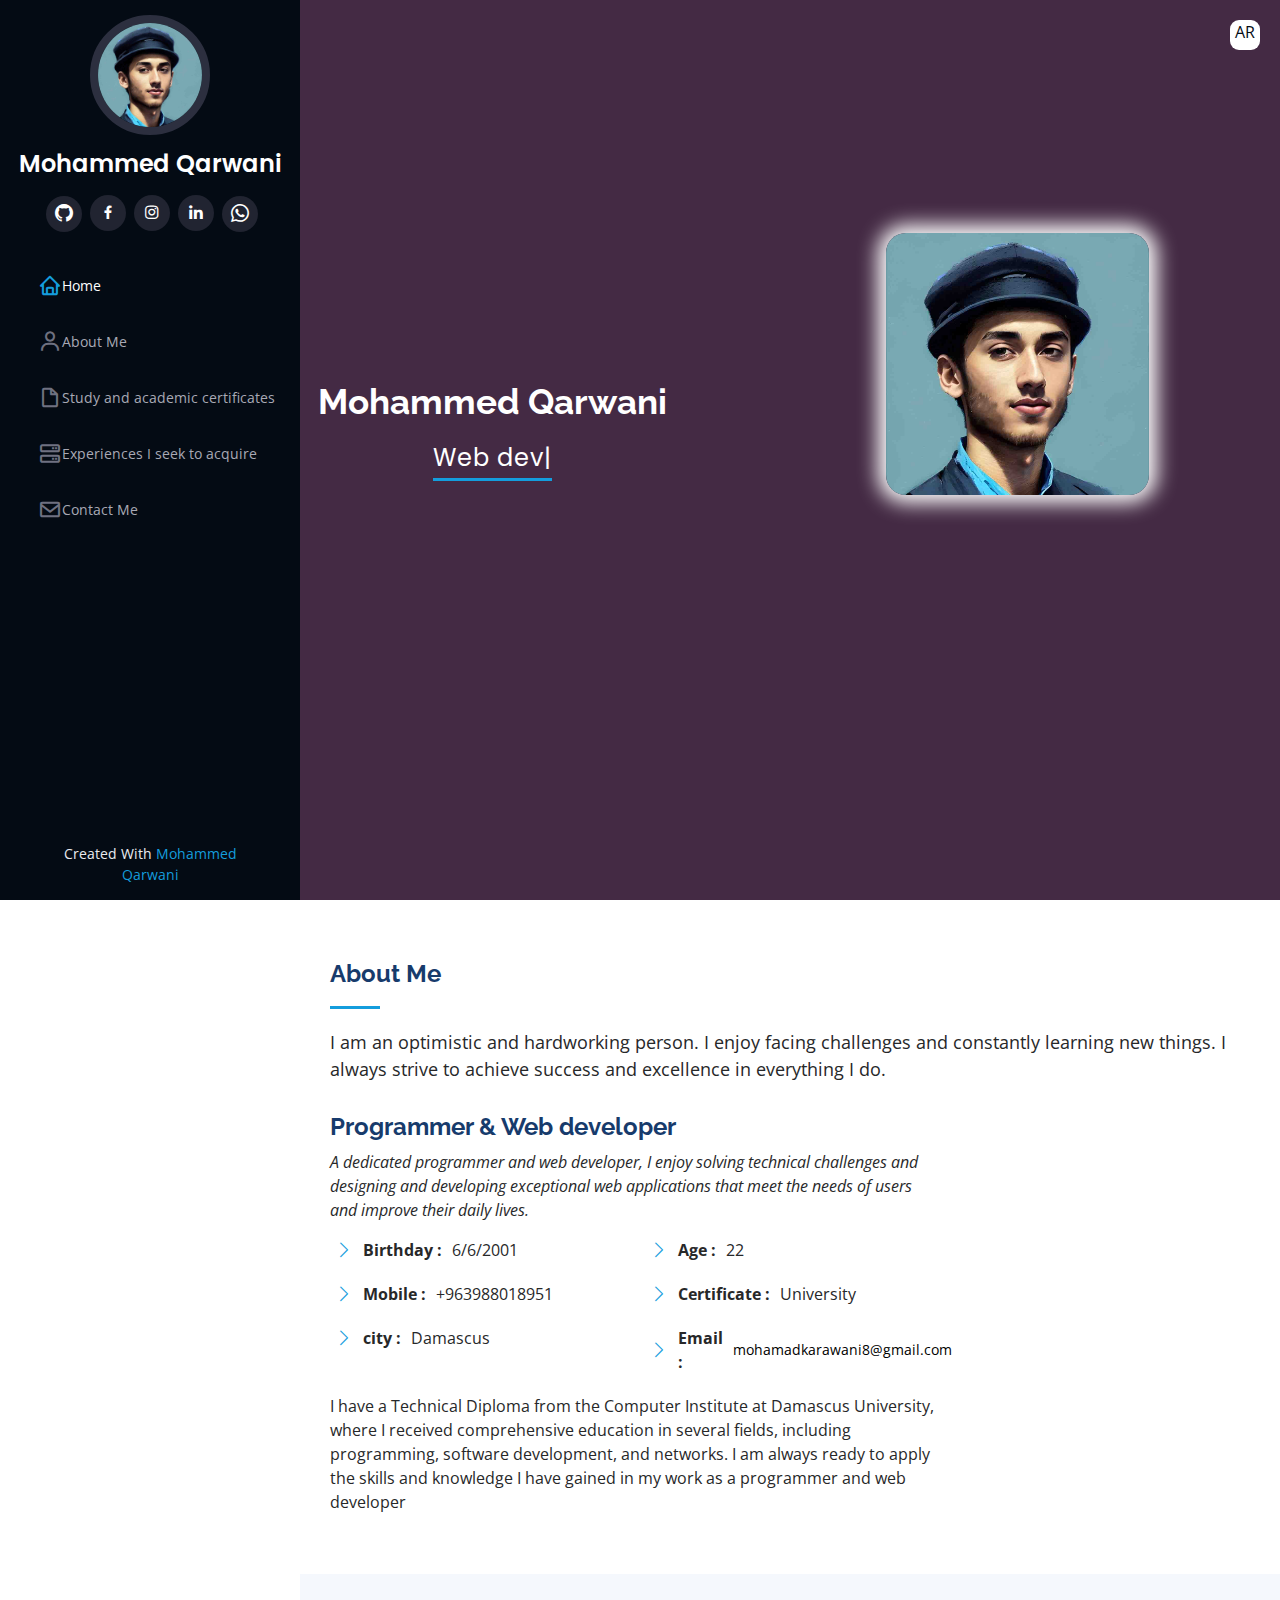
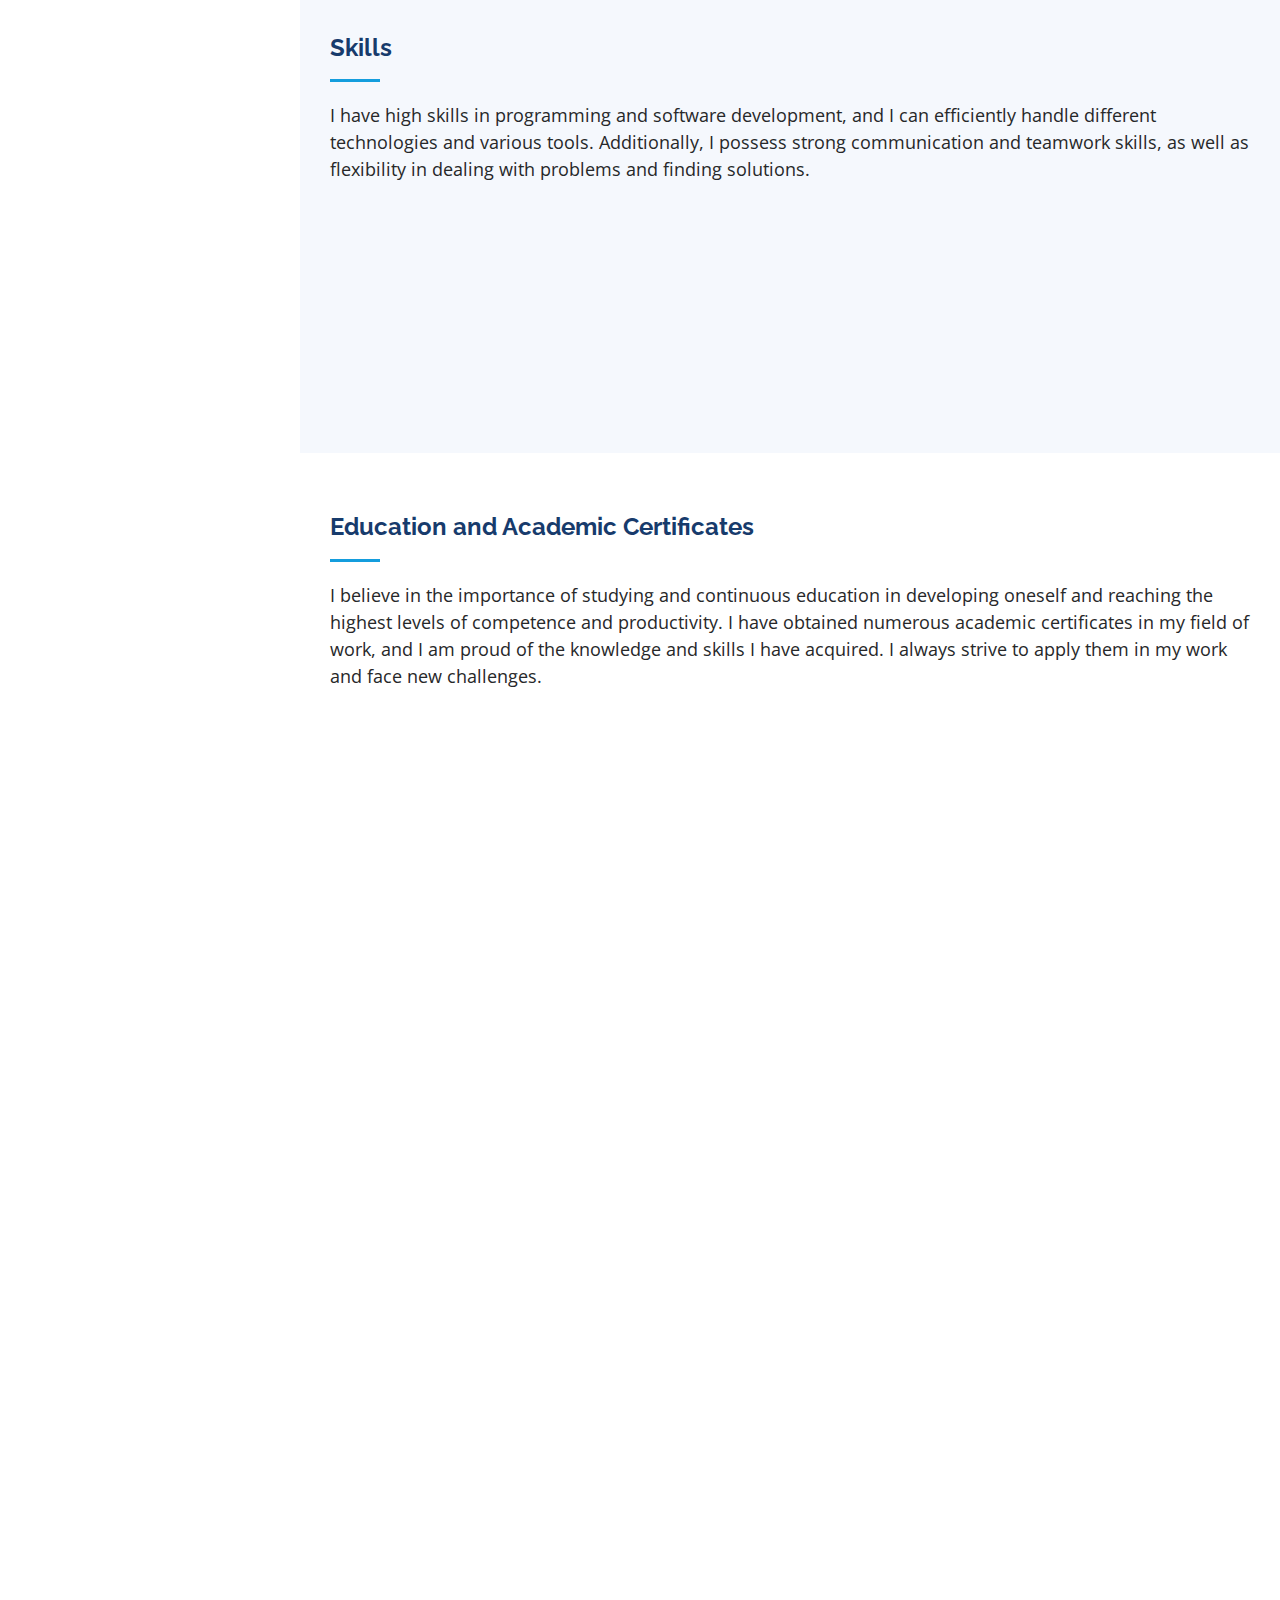
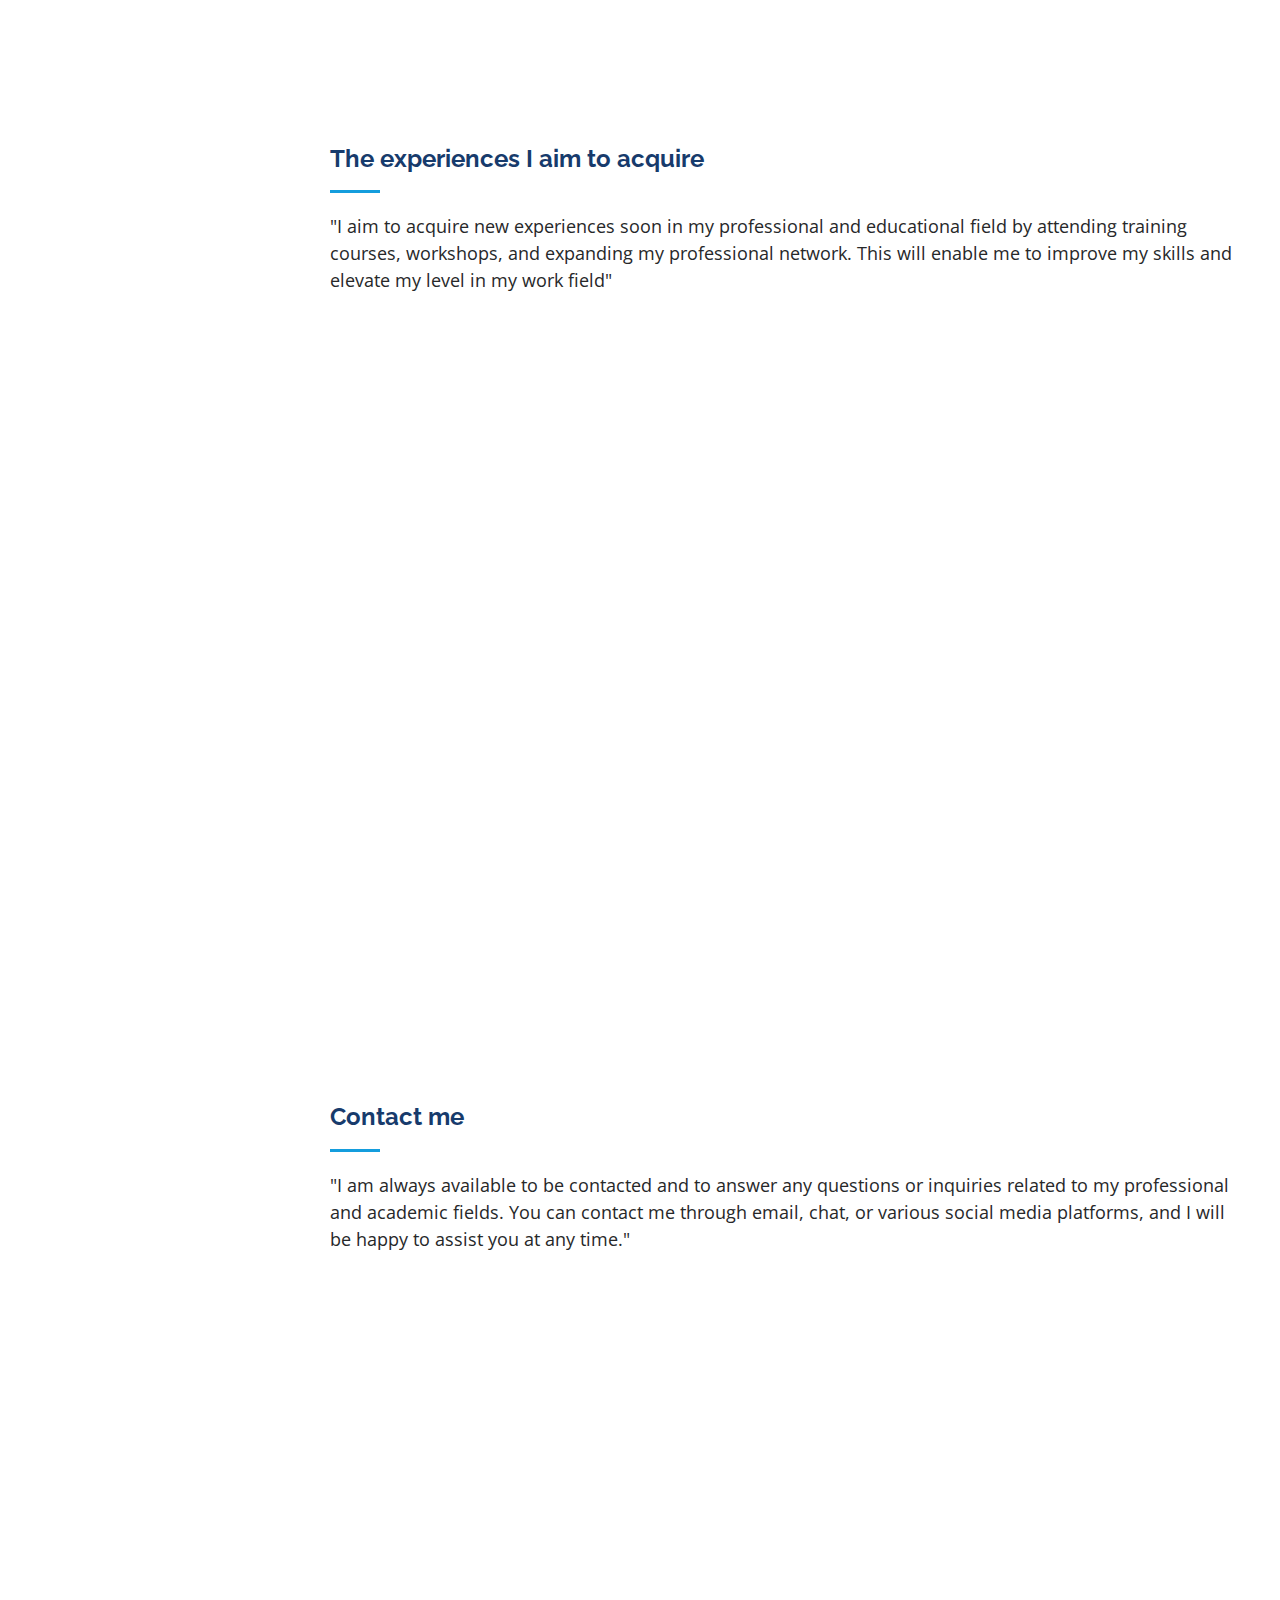
==== en.html @ b5fec9f2 "Add English File" ====
<!DOCTYPE html>
<html lang="en">

<head>
  <meta charset="utf-8">
  <meta content="width=device-width, initial-scale=1.0" name="viewport">

  <title>the biography</title>
  <meta content="" name="description">
  <meta content="" name="keywords">
  <!-- jQuery -->
  <script src="https://code.jquery.com/jquery-3.6.0.min.js"></script>

  <!-- Favicons -->
  <link href="en/img/profile-img.jpg" rel="icon">
  <link href="./en/img/profile-img.jpg" rel="">

  <!-- Google Fonts -->
  <link href="https://fonts.googleapis.com/css?family=Open+Sans:300,300i,400,400i,600,600i,700,700i|Raleway:300,300i,400,400i,500,500i,600,600i,700,700i|Poppins:300,300i,400,400i,500,500i,600,600i,700,700i" rel="stylesheet">

  <!-- Vendor CSS Files -->
  <link href="en/vendor/aos/aos.css" rel="stylesheet">
  <link href="en/vendor/bootstrap/css/bootstrap.min.css" rel="stylesheet">
  <link href="en/vendor/bootstrap-icons/bootstrap-icons.css" rel="stylesheet">
  <link href="en/vendor/boxicons/css/boxicons.min.css" rel="stylesheet">
  <link href="en/vendor/glightbox/css/glightbox.min.css" rel="stylesheet">
  <link href="en/vendor/swiper/swiper-bundle.min.css" rel="stylesheet">

  <!-- Template Main CSS File -->
  <link href="en/css/style.css" rel="stylesheet">

</head>

<body>

  <!-- ======= Mobile nav toggle button ======= -->
  <i class="bi bi-list mobile-nav-toggle d-xl-none"></i>


  <!-- Lang-arabic- -->
  <div class="lang">
    <a href="./index.html">AR</a>
  </div>
  <!-- ======= Header ======= -->
  <header id="header">
    <div class="d-flex flex-column ">
      <div class="profile">
     
        <img src="en/img/profile-img.jpg" alt="" class="img-fluid rounded-circle">
        <h1 class="text-light"><a href="index.html">Mohammed Qarwani</a></h1>
        <div class="social-links mt-3 text-center">
          <a href="https://github.com/MuhammedQR" target="_blank" class="github"><i class="bi bi-github"></i></i></a>
          <a href="https://www.facebook.com/savio.htlved" target="_blank" class="facebook"><i class="bx bxl-facebook"></i></a>
          <a href="https://www.instagram.com/mohamadkarawani/" target="_blank" class="instagram"><i class="bx bxl-instagram"></i></a>
          <a href="https://www.linkedin.com/in/mohamad-karawani-674952245/" target="_blank" class="linkedin"><i class="bx bxl-linkedin"></i></a>
          <a href="https://wa.me/qr/7GLH7UZF22CKC1"target="_blank" class="whatsapp"><i class="bi bi-whatsapp"></i></a>
        </div>
      </div>

      <nav id="navbar" class="nav-menu navbar">
        <ul>
          <li><a href="#hero" class="nav-link scrollto active"><i class="bx bx-home"></i> <span>Home</span></a></li>
          <li><a href="#about" class="nav-link scrollto"><i class="bx bx-user"></i> <span> About Me</span></a></li>
          <li><a href="#studying" class="nav-link scrollto"><i class="bx bx-file-blank"></i> <span>Study and academic certificates</span></a></li>
          <li><a href="#experiences" class="nav-link scrollto"><i class="bx bx-server"></i> <span> Experiences I seek to acquire</span></a></li>
          <li><a href="#contact" class="nav-link scrollto"><i class="bx bx-envelope"></i> <span>Contact Me</span></a></li>
        </ul>
      </nav><!-- .nav-menu -->
    </div>
  </header><!-- End Header -->

  <!-- ======= Hero Section ======= -->
  <section id="hero" class="d-flex justify-content-center align-items-center">
  
    <div class="hero-container d-flex flex-lg-row justify-content-end align-items-center flex-column" data-aos="fade-in">
  
      <div class="hero-text">
        <h1> Mohammed Qarwani</h1>
        <p><span class="typed" data-typed-items="Web developer,Back-end developer,Front-end developer"></span></p>
      </div>
      <div class="hero-img">
        <img id="hero-img" src="./en/img/hero-bg.jpg" class="w-50 img-fluid" alt="">
      </div>
    </div>
  </section><!-- End Hero -->

  <main id="main">

    <!-- ======= About Section ======= -->
    <section id="about" class="about">
      <div class="container">

        <div class="section-title">
          <h2>About Me</h2>
          <p>I am an optimistic and hardworking person. I enjoy facing challenges and constantly learning new things. I always strive to achieve success and excellence in everything I do.</p>
        </div>

        <div class="row">
         
          <div class="col-lg-8 pt-4 pt-lg-0 content" data-aos=right">
            <h3>Programmer &amp; Web developer</h3>
            <p class="fst-italic">
              A dedicated programmer and web developer, I enjoy solving technical challenges and designing and developing exceptional web applications that meet the needs of users and improve their daily lives.  
            </p>
            <div class="row">
              <div class="col-lg-6">
                <ul>
                  <li><i class="bi bi-chevron-right"></i> <strong>   Birthday :  </strong> <span>   6/6/2001 </span> </li>
                  <li><i class="bi bi-chevron-right"></i> <strong>  Mobile :  </strong> <span>  +963988018951</span> </li>
                  <li><i class="bi bi-chevron-right"></i> <strong>  city :  </strong> <span> Damascus</span> </li>
                </ul>
              </div>
              <div class="col-lg-6">
                <ul>
                  <li><i class="bi bi-chevron-right"></i> <strong>  Age :  </strong> <span>  22 </span> </li>
                  <li><i class="bi bi-chevron-right"></i> <strong>  Certificate :  </strong> <span>  University </span> </li>
                  <li ><i class="bi bi-chevron-right"></i> <strong>   Email : </strong> <span class="email"> <a href="mailto:mohamadkarawani8@gmail.com ">mohamadkarawani8@gmail.com </a>  </span> </li>
                </ul>
              </div>
            </div>
            <p>
              I have a Technical Diploma from the Computer Institute at Damascus University, where I received comprehensive education in several fields, including programming, software development, and networks. I am always ready to apply the skills and knowledge I have gained in my work as a programmer and web developer
            </p>
          </div>
          <div class="col-lg-4" data-aos="fade-right">
            <img src="en/img/profile-img.jpg" class="img-fluid" alt="">
          </div> 
        </div>

      </div>
    </section><!-- End About Section -->

    <!-- ======= Skills Section ======= -->
    <section id="skills" class="skills section-bg">
      <div class="container">

        <div class="section-title">
          <h2>Skills</h2>
          <p>I have high skills in programming and software development, and I can efficiently handle different technologies and various tools. Additionally, I possess strong communication and teamwork skills, as well as flexibility in dealing with problems and finding solutions.</p>
        </div>

        <div class="row skills-content">

          <div class="col-lg-6" data-aos="fade-up">

            <div class="progress">
              <span class="skill">   <i class="val">100%</i>HTML</span>
              <div class="progress-bar-wrap">
                <div class="progress-bar" role="progressbar" aria-valuenow="100" aria-valuemin="0" aria-valuemax="100"></div>
              </div>
            </div>

            <div class="progress">
              <span class="skill">  <i class="val">90%</i>CSS </span>
              <div class="progress-bar-wrap">
                <div class="progress-bar" role="progressbar" aria-valuenow="90" aria-valuemin="0" aria-valuemax="100"></div>
              </div>
            </div>

            <div class="progress">
              <span class="skill">  <i class="val">70%</i>JavaScript</span>
              <div class="progress-bar-wrap">
                <div class="progress-bar" role="progressbar" aria-valuenow="75" aria-valuemin="0" aria-valuemax="100"></div>
              </div>
            </div>

          </div>

          <div class="col-lg-6" data-aos="fade-up" data-aos-delay="100">

            <div class="progress">
              <span class="skill"> <i class="val">50%</i> jQuery </span>
              <div class="progress-bar-wrap">
                <div class="progress-bar" role="progressbar" aria-valuenow="50" aria-valuemin="0" aria-valuemax="100"></div>
              </div>
            </div>

            <div class="progress">
              <span class="skill">  Bootstrap <i class="val">60%</i></span>
              <div class="progress-bar-wrap">
                <div class="progress-bar" role="progressbar" aria-valuenow="60" aria-valuemin="0" aria-valuemax="100"></div>
              </div>
            </div>
            <div class="progress">
              <span class="skill">  Microsoft Office <i class="val">55%</i></span>
              <div class="progress-bar-wrap">
                <div class="progress-bar" role="progressbar" aria-valuenow="55" aria-valuemin="0" aria-valuemax="100"></div>
              </div>
            </div>
          </div>
        </div>
      </div>
    </section><!-- End Skills Section -->

    <!-- ======= studying Section ======= -->
    <section id="studying" class="studying">
      <div class="container">

        <div class="section-title">
          <h2>  Education and Academic Certificates </h2>
          <p> I believe in the importance of studying and continuous education in developing oneself and reaching the highest levels of competence and productivity. I have obtained numerous academic certificates in my field of work, and I am proud of the knowledge and skills I have acquired. I always strive to apply them in my work and face new challenges.</p>
        </div>

        <div class="row">
          <div class="col-lg-6" data-aos="fade-up" data-aos-delay="100">
            <h3 class="studying-title">Work experience.</h3>
            <div class="studying-item">
              <h4>Web Design and Development</h4>
              <h5>2023 - Currently</h5>
              <p><em> Online</em></p>
              <ul>
                <li> Designing and developing web pages using modern and advanced technologies   </li>
                <li> Improving user experience by making web pages easy to use and visually appealing  </li>
                <li> Converting designs into web pages and developing them using the latest web technologies. </li>
                <li> Ensuring compatibility with different browsers and devices to guarantee a consistent and effective user experience. </li>
              </ul>
            </div>
            <div class="studying-item">
              <h4> Designing and configuring computer networks.</h4>
              <h5>2022 - 2021</h5>
              <p><em>  Online </em></p>
              <ul>
                <li>Designing and planning computer networks according to customers' needs and specific technical requirements.</li>
                <li>Installing and configuring the necessary equipment to create efficient and secure computer networks.</li>
                <li> Connecting different devices, servers, and computer resources to the network and configuring them properly to ensure smooth and efficient operation. </li>
                <li>Securing computer networks and protecting them from external attacks and threats using the latest technologies, antivirus software, and firewalls</li>
              </ul>
            </div>
          </div>
          <div class="col-lg-6" data-aos="fade-up">
            <h3 class="studying-title">Certifications</h3>
            <div class="studying-item">
              <h4>  Technical Diploma in Computer Engineering </h4>
              <h5>2023 - 2020 </h5>

              <p><em> Damascus University, Computer Institute</em></p>
              <p>I received comprehensive education in several fields, including programming, software development, and networks. I am always ready to apply the skills and knowledge I have gained in my work as a programmer and web developer</p>
            </div>
          </div>
        </div>

      </div>
    </section><!-- End studying Section -->

    <!-- ======= experiences Section ======= -->
    <section id="experiences" class="experiences">
      <div class="container">

        <div class="section-title">
          <h2>The experiences I aim to acquire</h2>
          <p>"I aim to acquire new experiences soon in my professional and educational field by attending training courses, workshops, and expanding my professional network. This will enable me to improve my skills and elevate my level in my work field"</p>
        </div>

        <div class="row">
          <div class="col-lg-4 col-md-6 icon-box" data-aos="fade-up">
            <div class="icon"><i class="bi bi-code-slash"></i></div>
            <h4 class="title"><a href=""> Designing and developing advanced websites</a></h4>
            <p class="description">"Designing and developing advanced websites and enhancing them using the latest technologies and tools in the field, including web and mobile applications, large and complex websites.</p>
          </div>
          <div class="col-lg-4 col-md-6 icon-box" data-aos="fade-up" data-aos-delay="100">
            <div class="icon"><i class="bi bi-incognito"></i></div>
            <h4 class="title"><a href="" >Learning to work with frameworks.  </a></h4>
            <p class="description">I aspire to learn how to work with popular frameworks such as React, Angular, Vue.js, and others, and improve my skills in this area</p>
          </div>
          <div class="col-lg-4 col-md-6 icon-box" data-aos="fade-up" data-aos-delay="200">
            <div class="icon"><i class="bi bi-hdd-rack-fill"></i></div>
            <h4 class="title"><a href=""> Back-end programming using programming languages such as PHP and others.</a></h4>
            <p class="description"> Designing and developing databases, as well as understanding security and compatibility with different browsers.</p>
          </div>
          <div class="col-lg-4 col-md-6 icon-box" data-aos="fade-up" data-aos-delay="300">
            <div class="icon"><i class="bi bi-shield-lock"></i></div>
            <h4 class="title"><a href=""> Web development and cybersecurity.</a></h4>
            <p class="description">Familiarizing myself with best practices in web development, cybersecurity, and compatibility with different browsers and devices.</p>
          </div>
          <div class="col-lg-4 col-md-6 icon-box" data-aos="fade-up" data-aos-delay="400">
            <div class="icon"><i class="bi bi-cloud-download"></i></div>
            <h4 class="title"><a href=""> Developing cloud-based web applications. </a></h4>
            <p class="description">Learning how to develop cloud-based web applications and familiarizing myself with various cloud computing tools and services such as AWS, Google Cloud, and Azure.</p>
          </div>
          <div class="col-lg-4 col-md-6 icon-box" data-aos="fade-up" data-aos-delay="500">
            <div class="icon"><i class="bi bi-database"></i></div>
            <h4 class="title"><a href="">Learning how to use different databases, managing them, and optimizing their performance.</a></h4>
            <p class="description">Learning how to use different databases, managing them, and optimizing their performance, including MySQL, MongoDB, Oracle, and others, and familiarizing myself with best practices in database design and performance optimization</p>
          </div>
        </div>

      </div>
    </section><!-- End experiences Section -->

    <!-- ======= Contact Section ======= -->
    <section id="contact" class="contact">
      <div class="container">

        <div class="section-title">
          <h2>Contact me</h2>
          <p>"I am always available to be contacted and to answer any questions or inquiries related to my professional and academic fields. You can contact me through email, chat, or various social media platforms, and I will be happy to assist you at any time."</p>
        </div>

        <div class="row" data-aos="fade-in">

          <div class="col-lg-5 d-flex align-items-stretch">
            <div class="info">
              <div class="address">
                <i class="bi bi-geo-alt"></i>
                <p> <strong> Location:</strong> <span> Syria, Damascus, Baghdad Street.</span></p>
              </div>

              <div class="email">
                <i class="bi bi-envelope"></i>
                <p> <strong> Email:</strong><a href="mailto:mohamadkarawani8@gmail.com"> mohamadkarawani8@gmail.com </a>  </p>
              </div>

              <div class="phone">
                <i class="bi bi-phone"></i>
                <p> <strong>mobile:</strong><span>+963988018951</span> </p>
              </div>

              <iframe src="https://www.google.com/maps/embed?pb=!1m18!1m12!1m3!1d831.5950123219482!2d36.31043903046189!3d33.51750321643759!2m3!1f0!2f0!3f0!3m2!1i1024!2i768!4f13.1!3m3!1m2!1s0x1518e6d91a122987%3A0x987654a96d05fff3!2z2YXYs9is2K8g2KfZhNij2YLYtdin2KjYjCDYr9mF2LTZgtiMINiz2YjYsdmK2Kc!5e0!3m2!1sar!2s!4v1688729668110!5m2!1sar!2s" frameborder="0" style="border:0; width: 100%; height: 290px;" allowfullscreen></iframe>
            </div>

          </div>

          <div class="col-lg-7 mt-5 mt-lg-0 d-flex align-items-stretch">
            <form action="forms/contact.php" method="post" role="form" class="php-email-form">
              <div class="row">
                <div class="form-group col-md-6">
                  <label for="name">The Name</label>
                  <input type="text" name="name" class="form-control" id="name" required>
                </div>
                <div class="form-group col-md-6">
                  <label for="name">Email</label>
                  <input type="email" class="form-control" name="email" id="email" required>
                </div>
              </div>
              <div class="form-group">
                <label for="name"> subject </label>
                <input type="text" class="form-control" name="subject" id="subject" required>
              </div>
              <div class="form-group">
                <label for="name">message</label>
                <textarea class="form-control" name="message" rows="10" required></textarea>
              </div>
              <div class="my-3">
                <div class="loading">Sending message</div>
                <div class="error-message"></div>
                <div class="sent-message">You're welcome! Message sent successfully, thank you!</div>
              </div>
              <div class="text-center"><button type="submit">Send</button></div>
            </form>
          </div>
        </div>
      </div>
    </section><!-- End Contact Section -->

  </main><!-- End #main -->

  <!-- ======= Footer ======= -->
  <footer id="footer">
    <div class="container">
      
      <div class="credits">
         Created With <a href="#"> Mohammed Qarwani</a>
      </div>
    </div>
  </footer><!-- End  Footer -->

  <a href="#" class="back-to-top d-flex align-items-center justify-content-center"><i class="bi bi-arrow-up-short"></i></a>
  <!-- Vendor JS Files -->
  <script src="en/vendor/purecounter/purecounter_vanilla.js"></script>
  <script src="en/vendor/aos/aos.js"></script>
  <script src="en/vendor/bootstrap/js/bootstrap.bundle.min.js"></script>
  <script src="en/vendor/glightbox/js/glightbox.min.js"></script>
  <script src="en/vendor/isotope-layout/isotope.pkgd.min.js"></script>
  <script src="en/vendor/swiper/swiper-bundle.min.js"></script>
  <script src="en/vendor/typed.js/typed.umd.js"></script>
  <script src="en/vendor/waypoints/noframework.waypoints.js"></script>
  <script src="en/vendor/php-email-form/validate.js"></script>

  <!-- Template Main JS File -->
  <script src="en/js/main.js"></script>

</body>

</html>
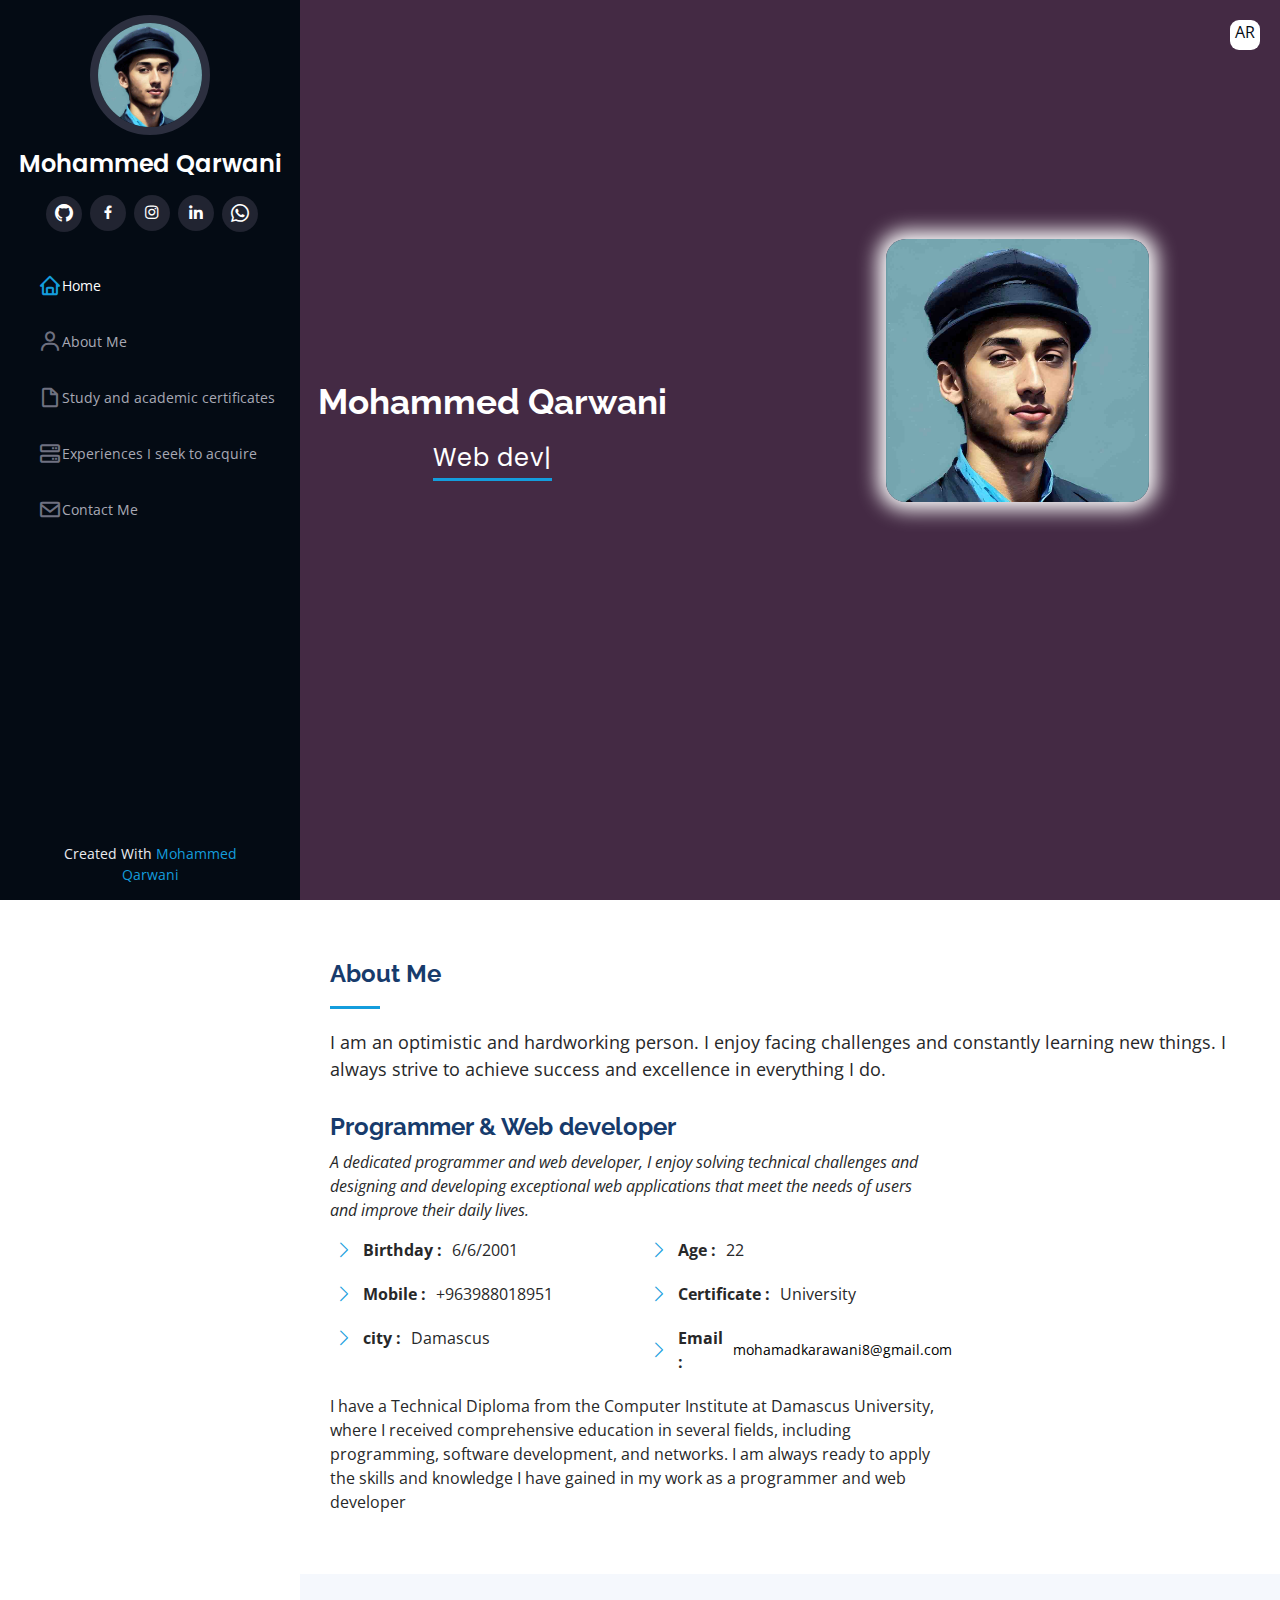
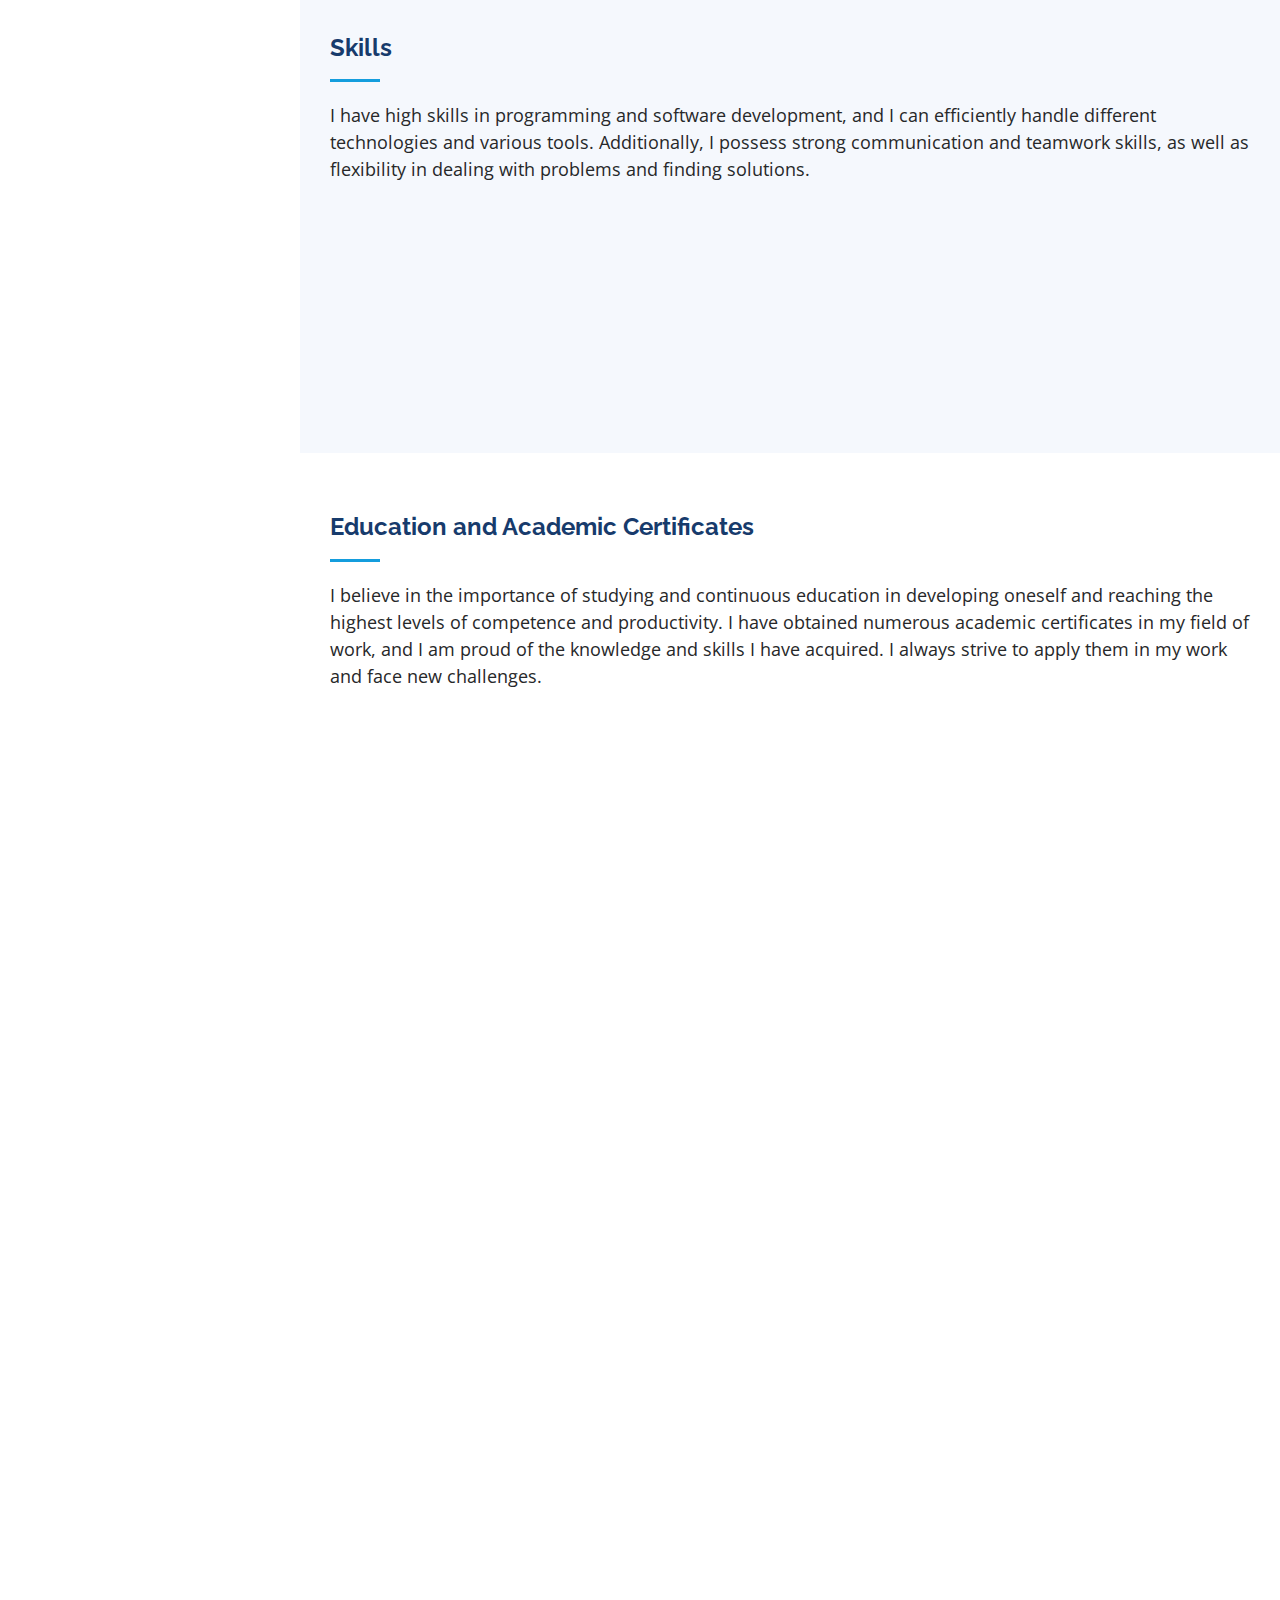
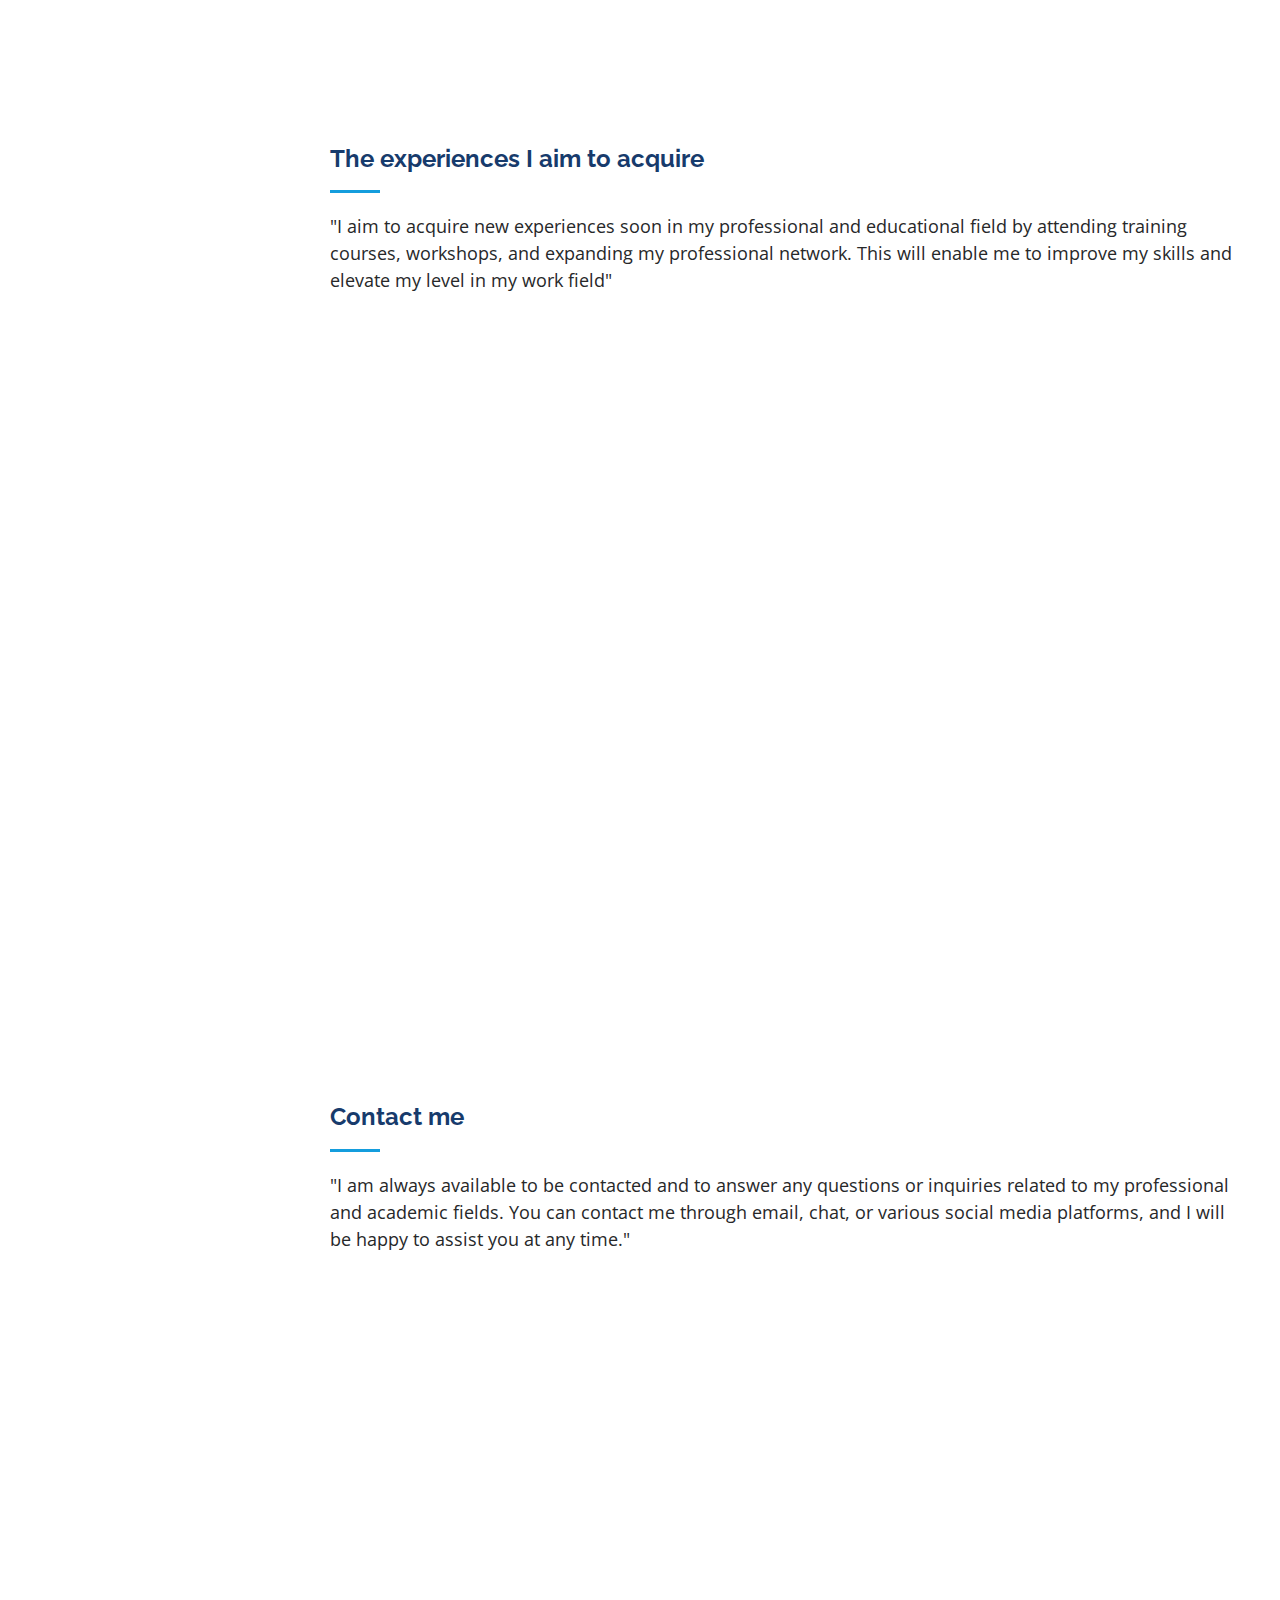
==== commit 53c3a7e3: "Update en.html" ====
--- a/en.html
+++ b/en.html
@@ -302,7 +302,7 @@
             <div class="info">
               <div class="address">
                 <i class="bi bi-geo-alt"></i>
-                <p> <strong> Location:</strong> <span> Syria, Damascus, Baghdad Street.</span></p>
+                <p> <strong> Location:</strong> <span>The United Arab Emirates, Abu Dhabi, Mohammed bin Zayed</span></p>
               </div>
 
               <div class="email">
@@ -312,7 +312,7 @@
 
               <div class="phone">
                 <i class="bi bi-phone"></i>
-                <p> <strong>mobile:</strong><span>+963988018951</span> </p>
+                <p> <strong>mobile:</strong><span>+971502192504</span> </p>
               </div>
 
               <iframe src="https://www.google.com/maps/embed?pb=!1m18!1m12!1m3!1d831.5950123219482!2d36.31043903046189!3d33.51750321643759!2m3!1f0!2f0!3f0!3m2!1i1024!2i768!4f13.1!3m3!1m2!1s0x1518e6d91a122987%3A0x987654a96d05fff3!2z2YXYs9is2K8g2KfZhNij2YLYtdin2KjYjCDYr9mF2LTZgtiMINiz2YjYsdmK2Kc!5e0!3m2!1sar!2s!4v1688729668110!5m2!1sar!2s" frameborder="0" style="border:0; width: 100%; height: 290px;" allowfullscreen></iframe>
@@ -381,4 +381,4 @@
 
 </body>
 
-</html>+</html>
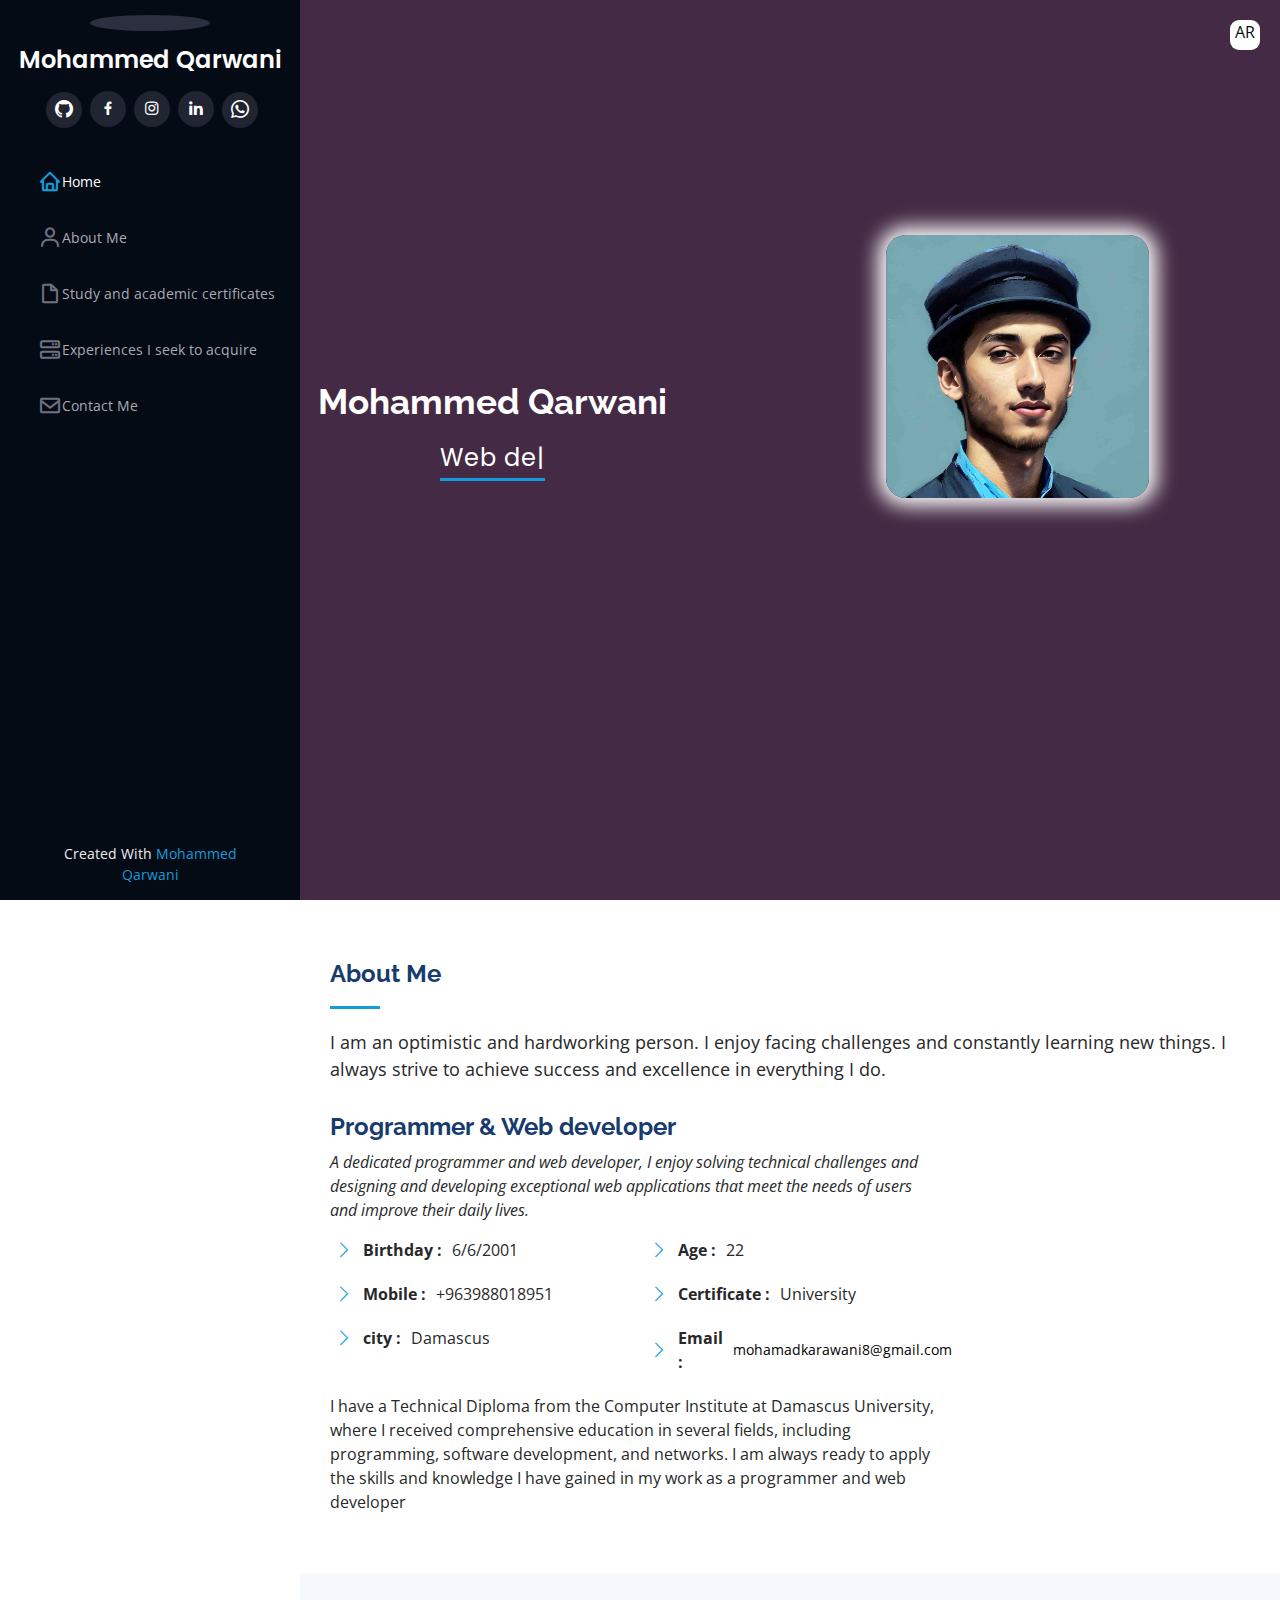
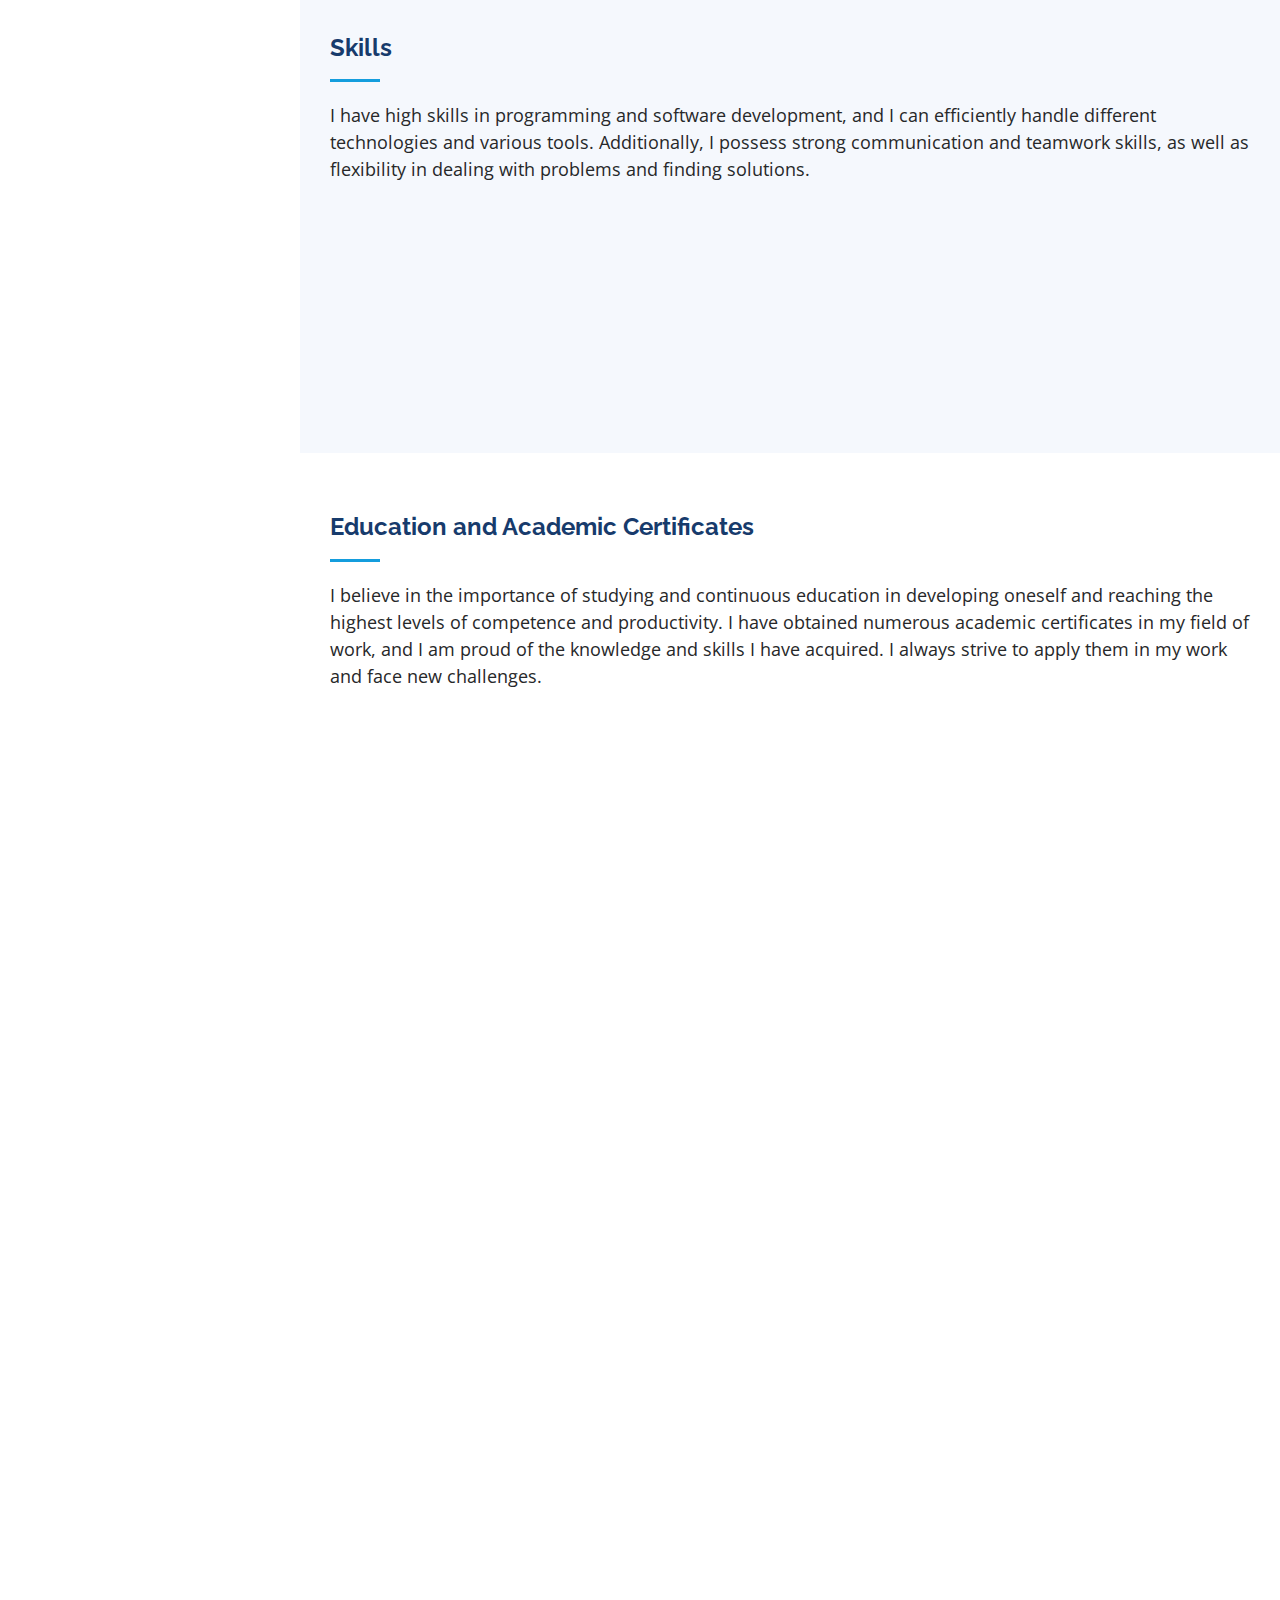
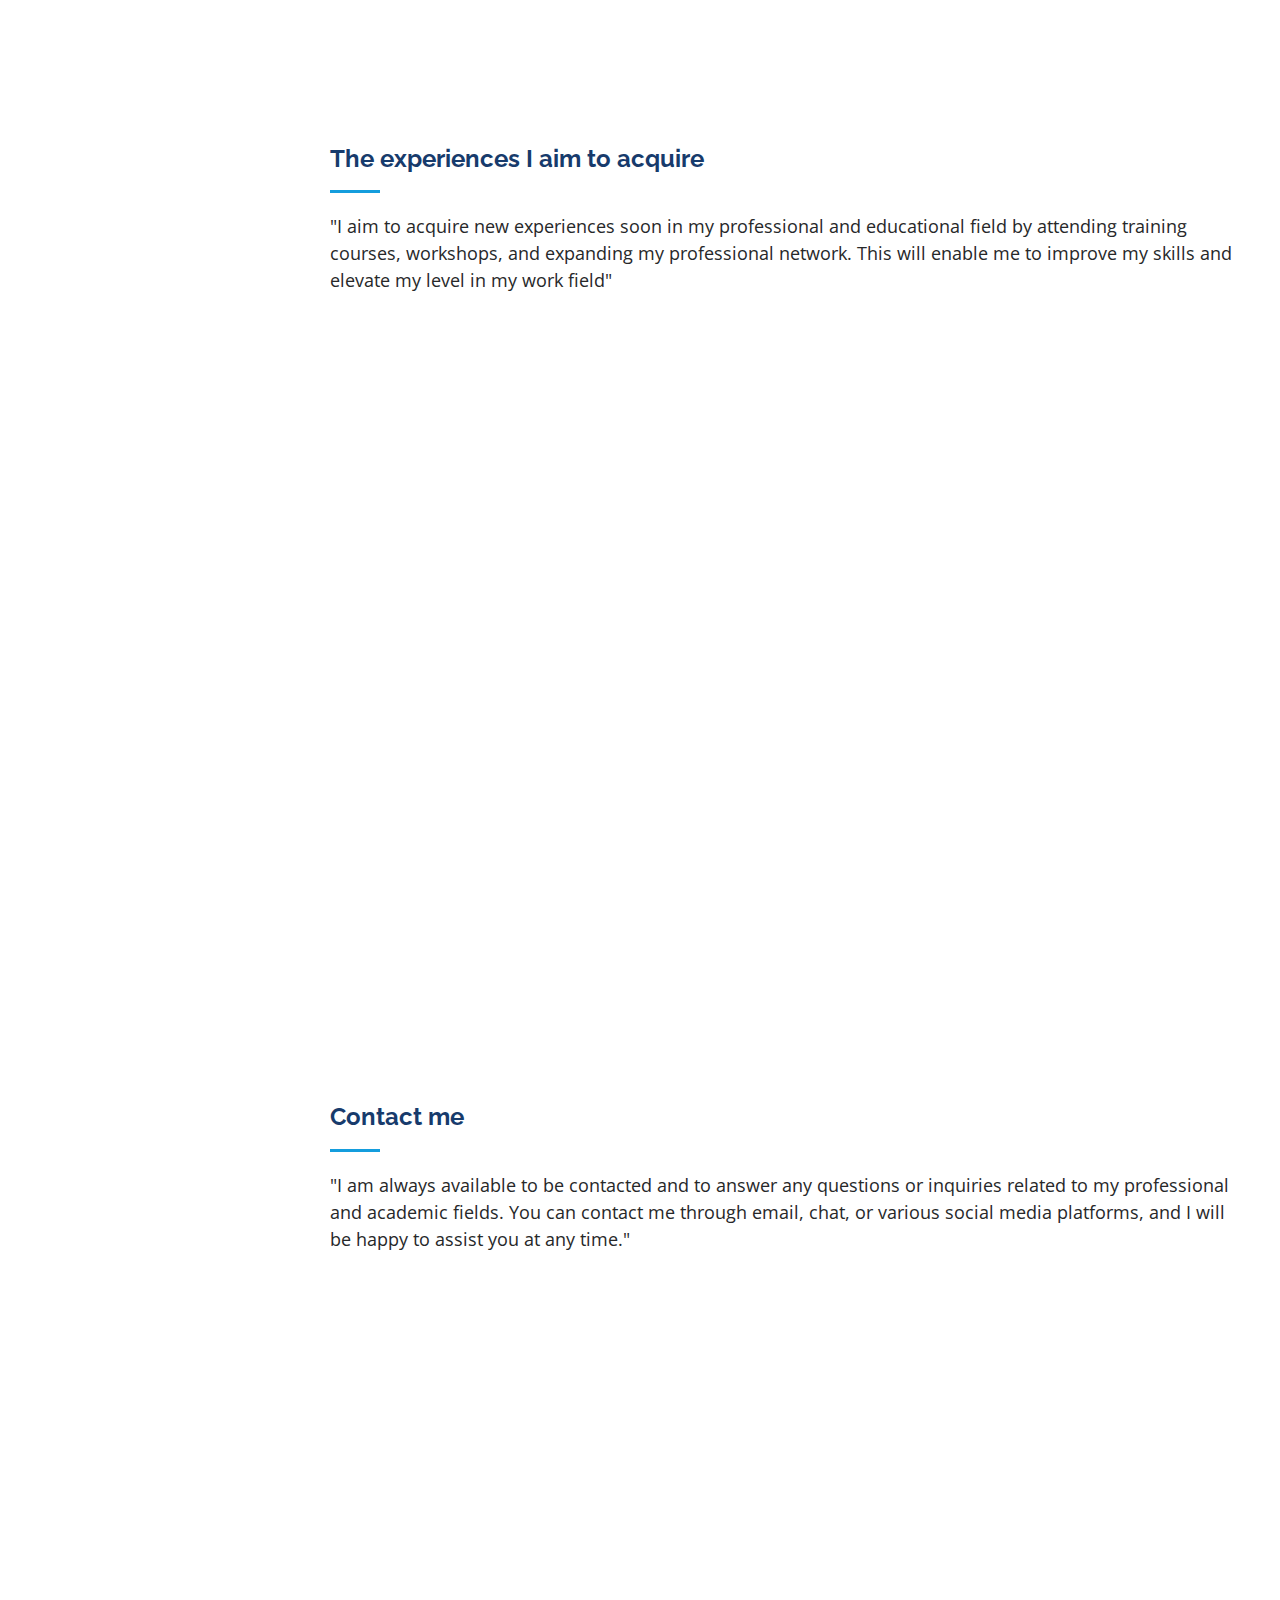
==== commit 7546a5ad: "Update en.html" ====
--- a/en.html
+++ b/en.html
@@ -46,7 +46,7 @@
     <div class="d-flex flex-column ">
       <div class="profile">
      
-        <img src="en/img/profile-img.jpg" alt="" class="img-fluid rounded-circle">
+        <img src="en/img/im.jpg" alt="" class="img-fluid rounded-circle">
         <h1 class="text-light"><a href="index.html">Mohammed Qarwani</a></h1>
         <div class="social-links mt-3 text-center">
           <a href="https://github.com/MuhammedQR" target="_blank" class="github"><i class="bi bi-github"></i></i></a>
@@ -123,7 +123,7 @@
             </p>
           </div>
           <div class="col-lg-4" data-aos="fade-right">
-            <img src="en/img/profile-img.jpg" class="img-fluid" alt="">
+            <img src="en/img/im.jpg" class="img-fluid" alt="">
           </div> 
         </div>
 
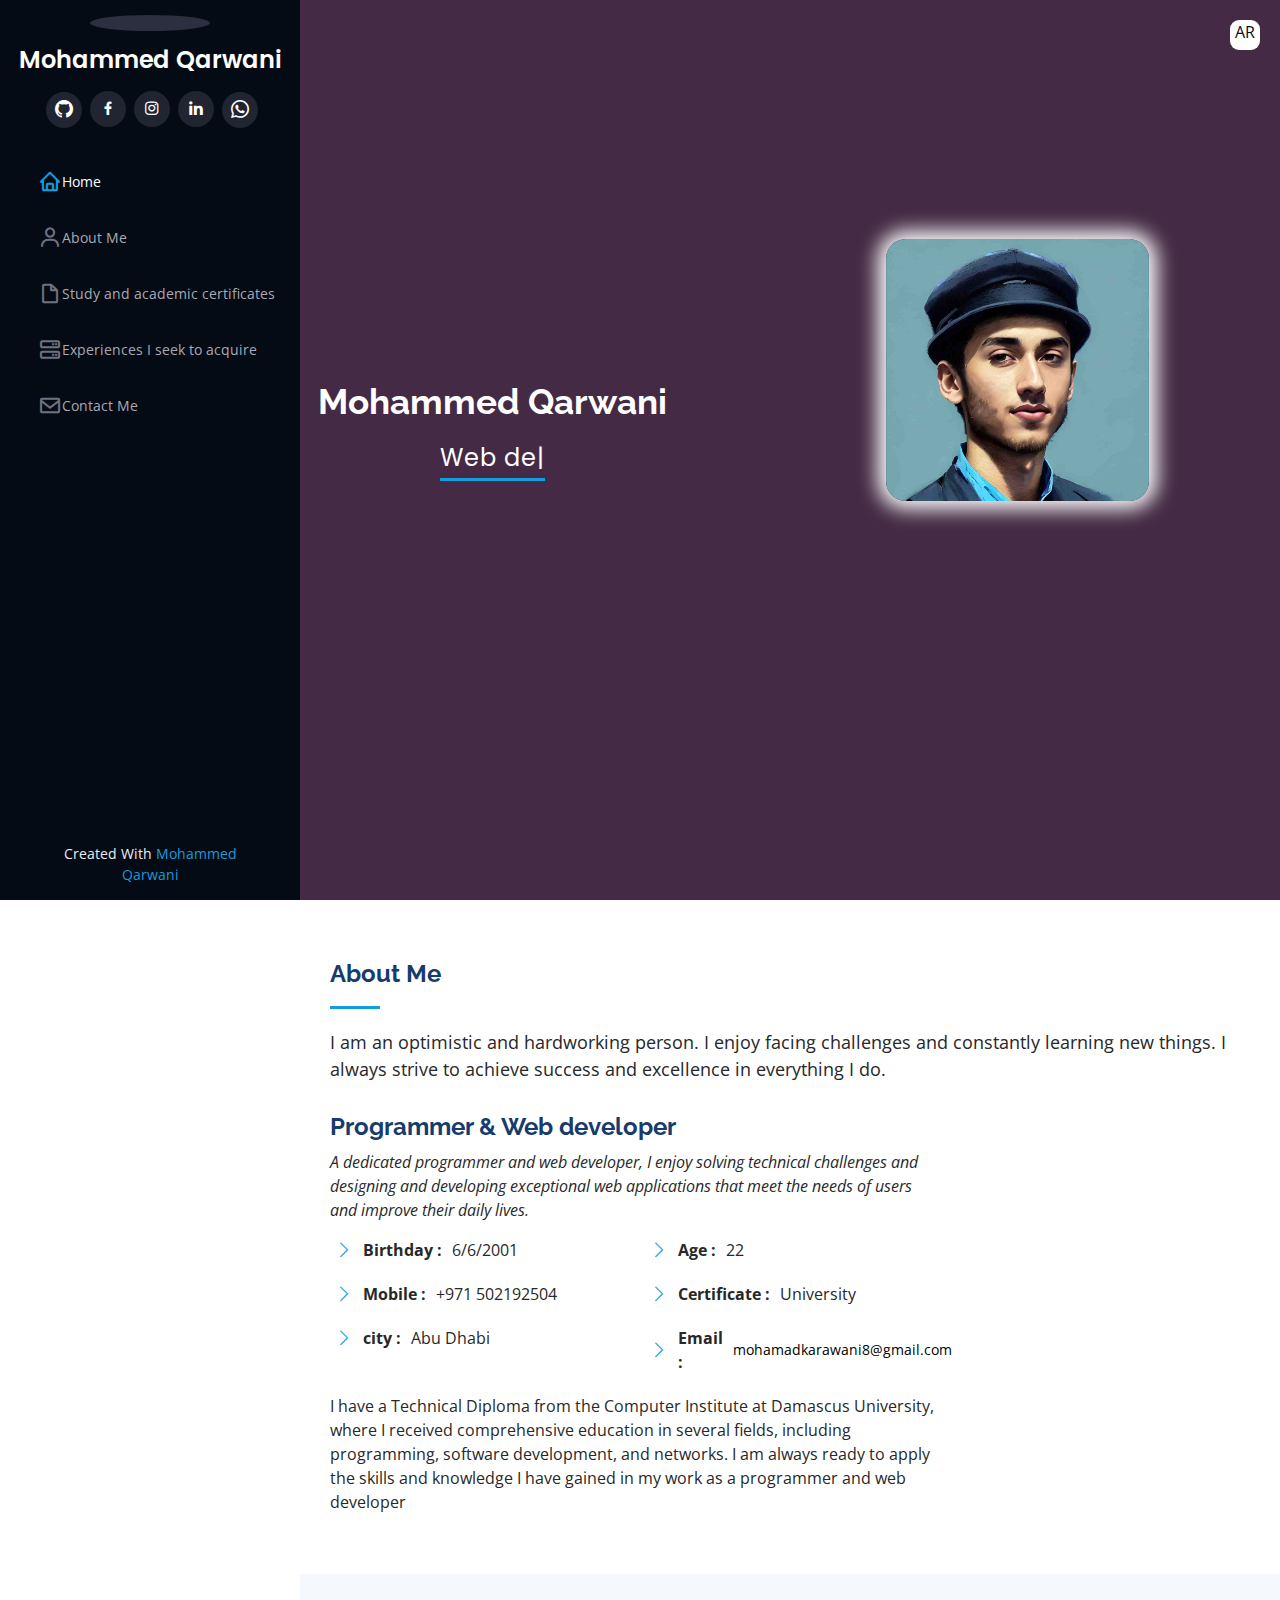
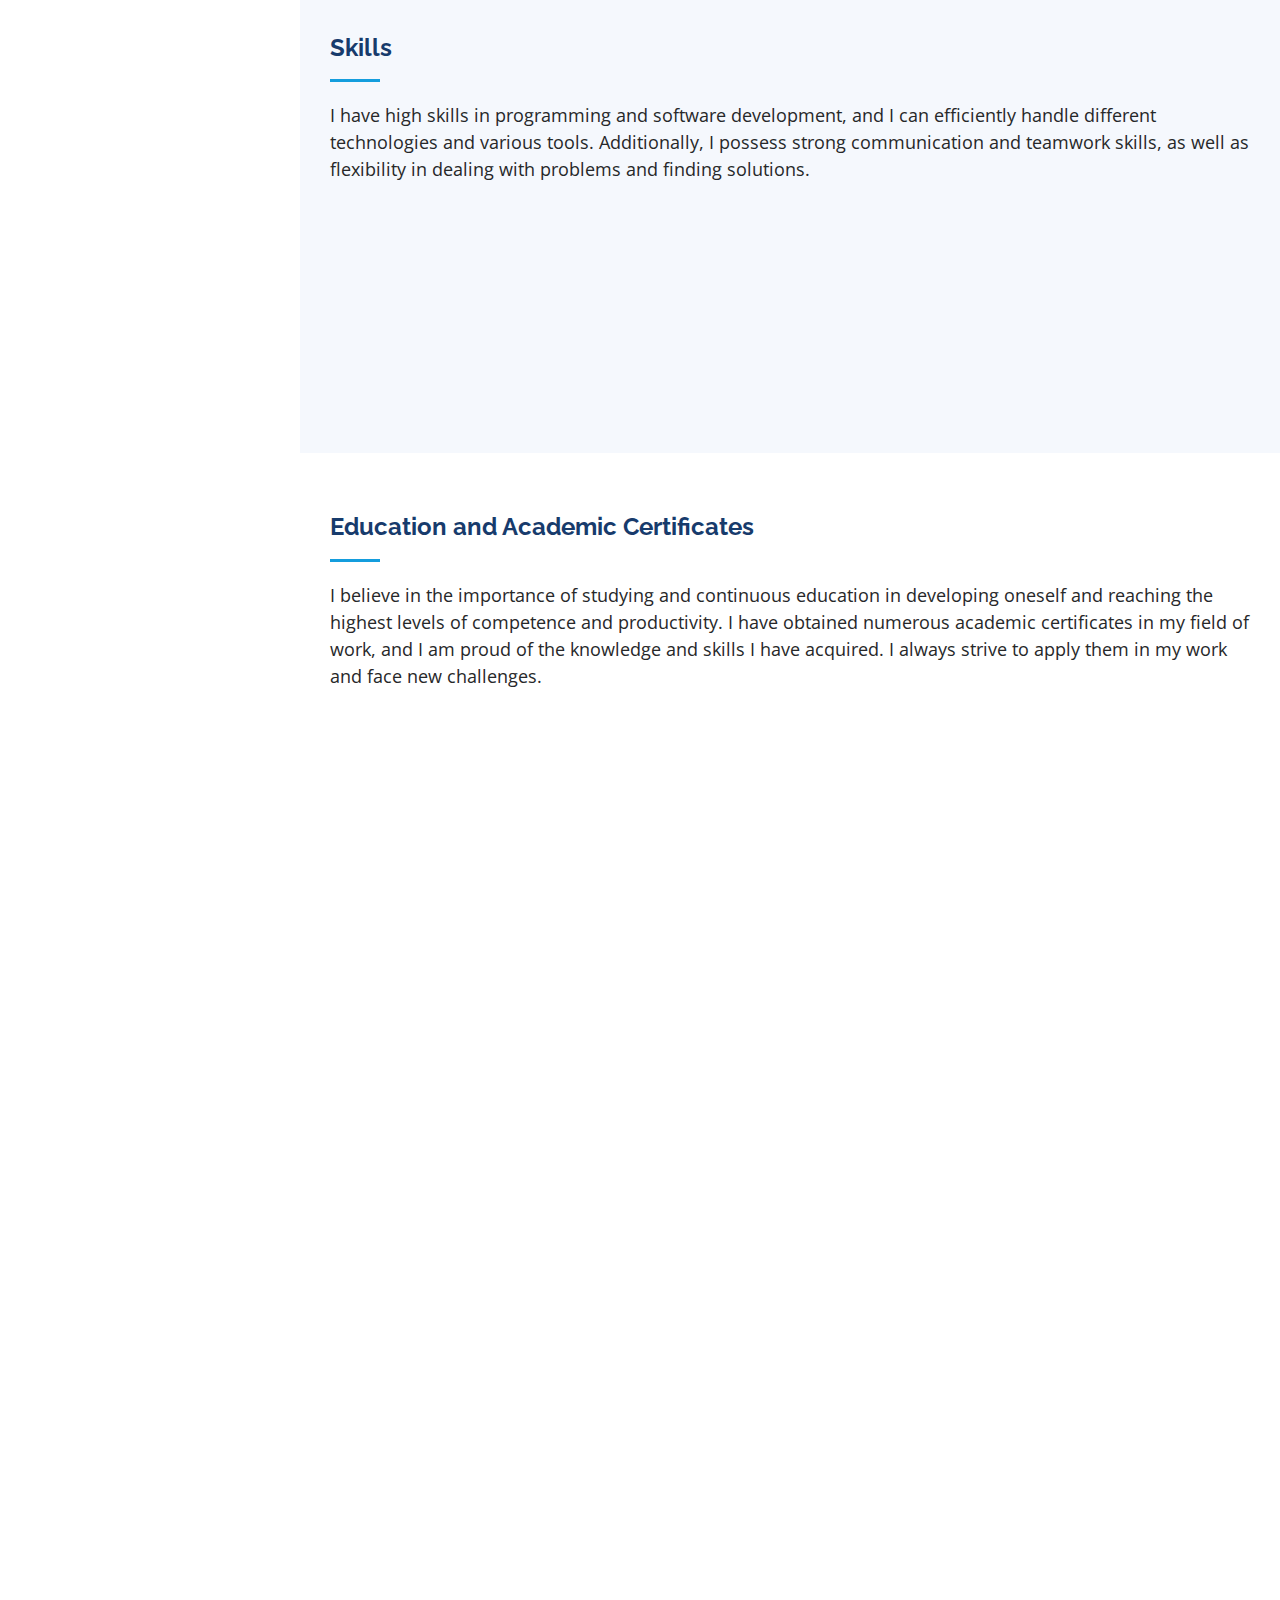
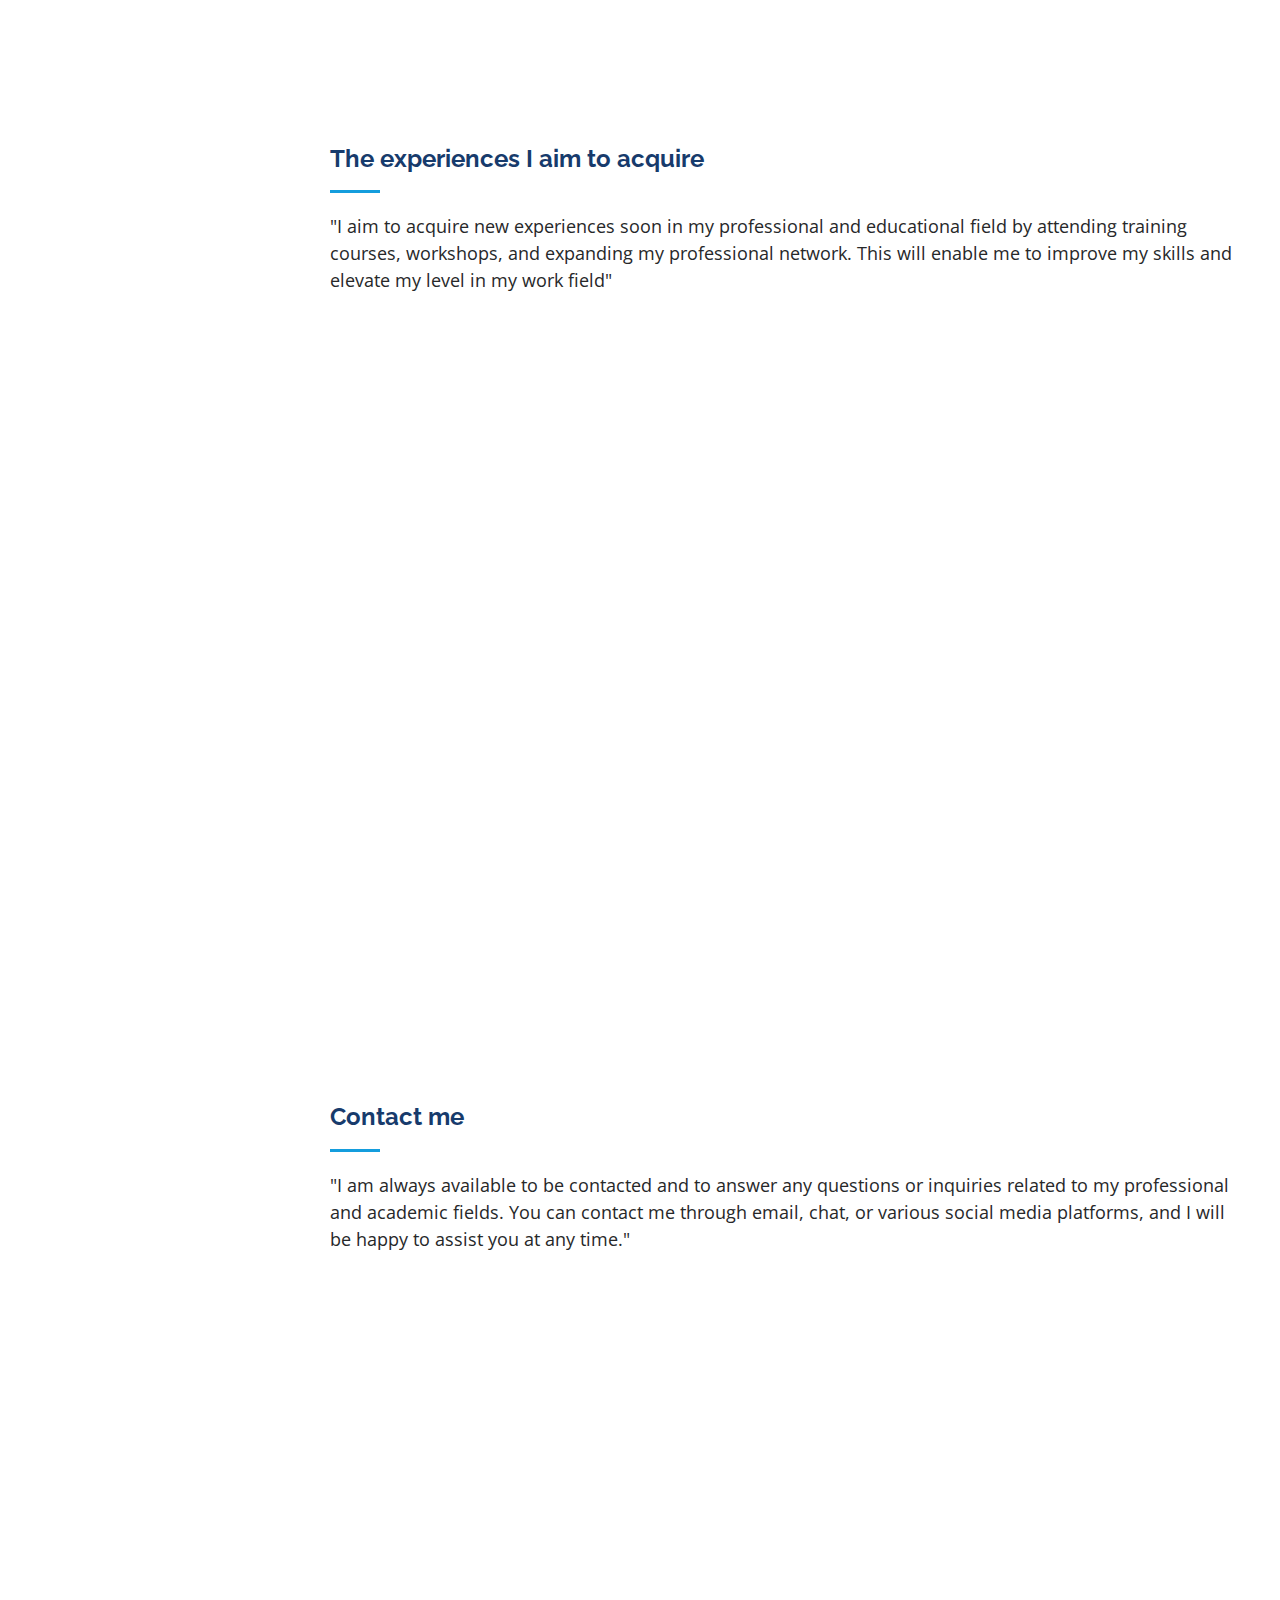
==== commit db8fc0b9: "Update en.html" ====
--- a/en.html
+++ b/en.html
@@ -106,8 +106,8 @@
               <div class="col-lg-6">
                 <ul>
                   <li><i class="bi bi-chevron-right"></i> <strong>   Birthday :  </strong> <span>   6/6/2001 </span> </li>
-                  <li><i class="bi bi-chevron-right"></i> <strong>  Mobile :  </strong> <span>  +963988018951</span> </li>
-                  <li><i class="bi bi-chevron-right"></i> <strong>  city :  </strong> <span> Damascus</span> </li>
+                  <li><i class="bi bi-chevron-right"></i> <strong>  Mobile :  </strong> <span>  +971 502192504</span> </li>
+                  <li><i class="bi bi-chevron-right"></i> <strong>  city :  </strong> <span> Abu Dhabi</span> </li>
                 </ul>
               </div>
               <div class="col-lg-6">
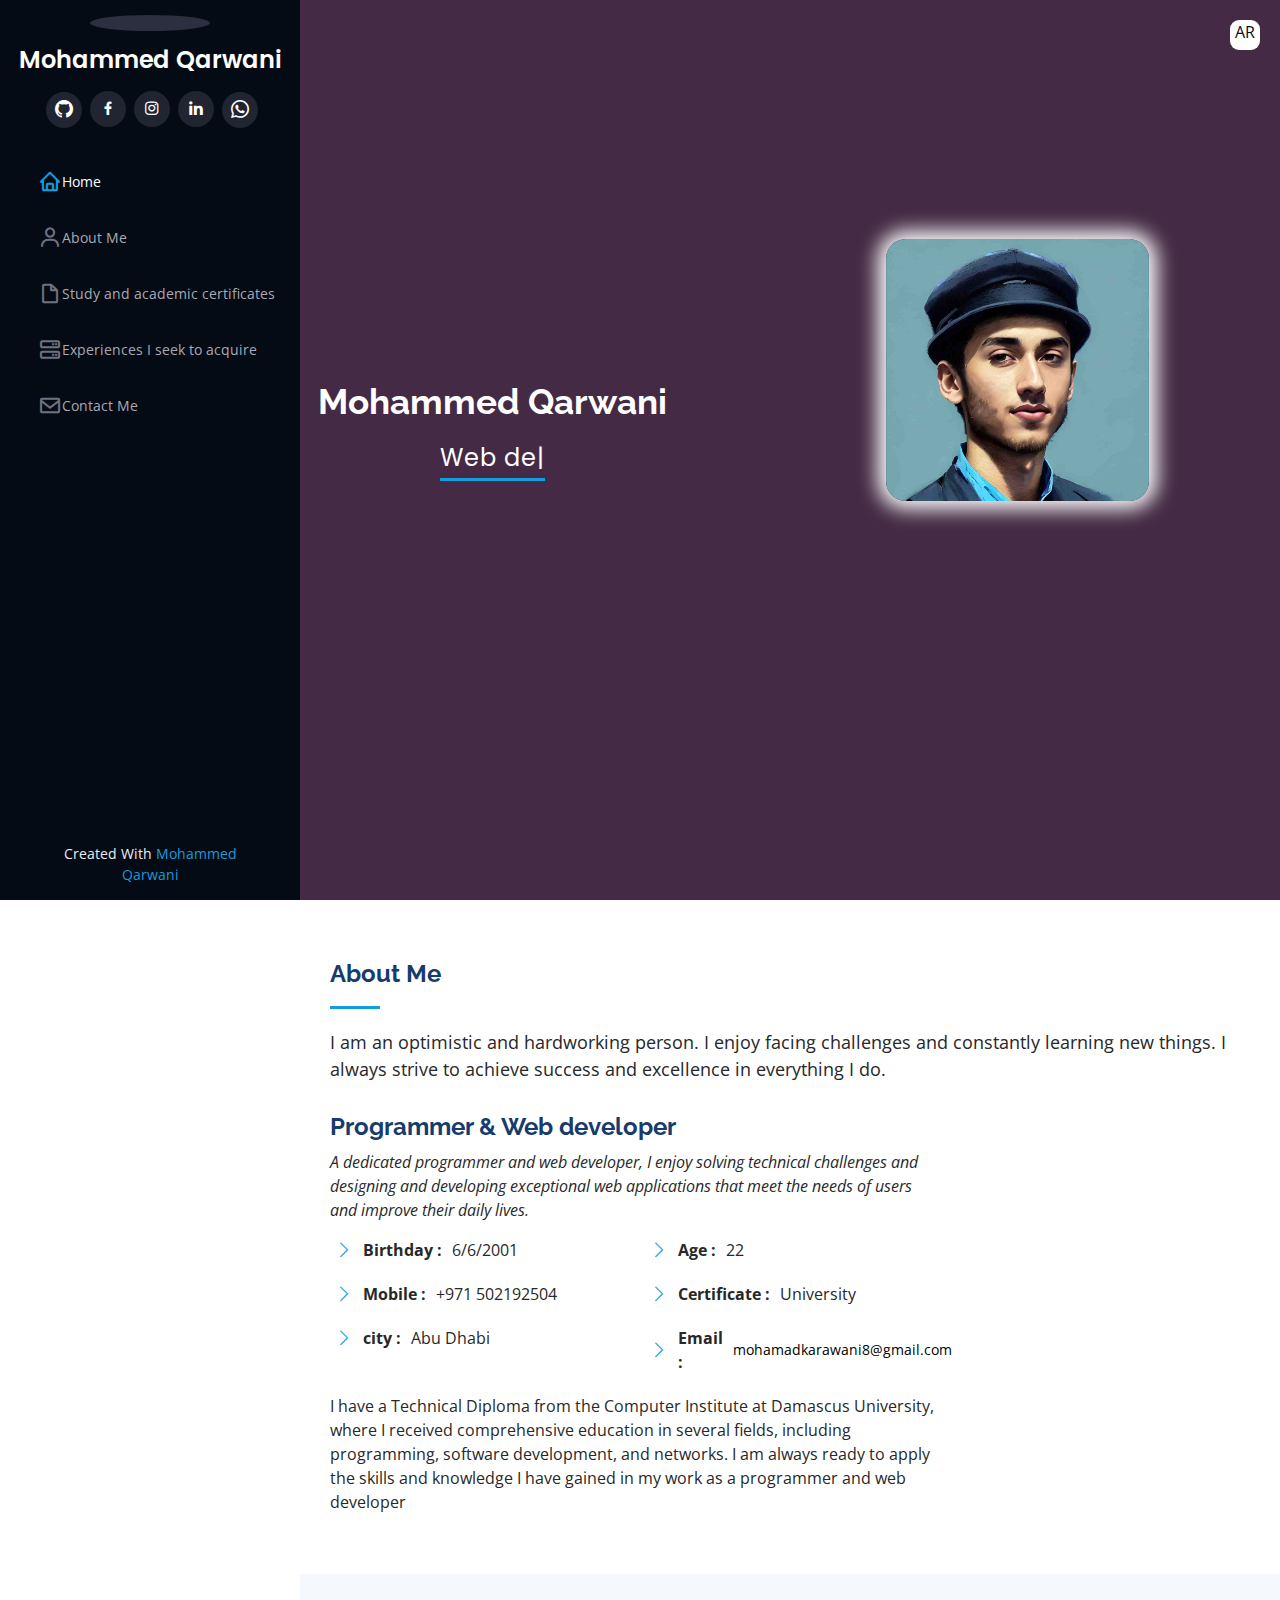
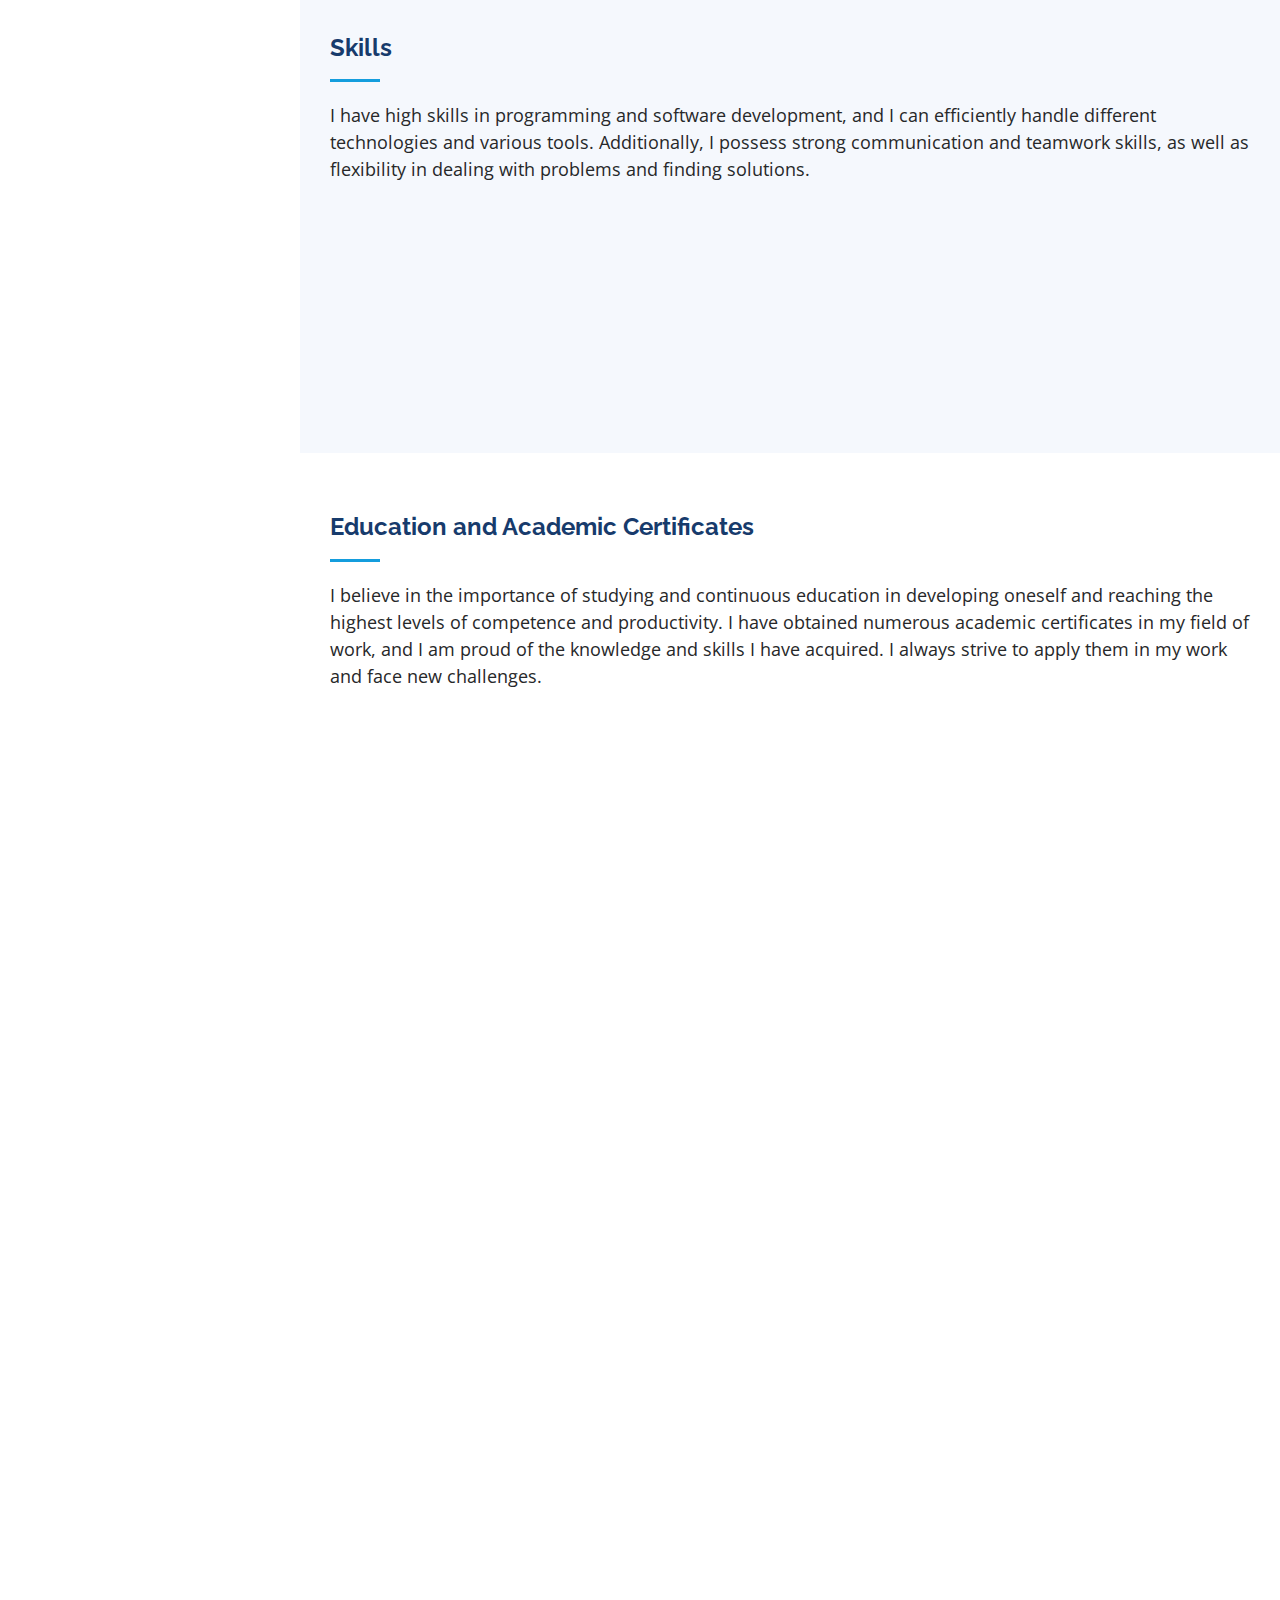
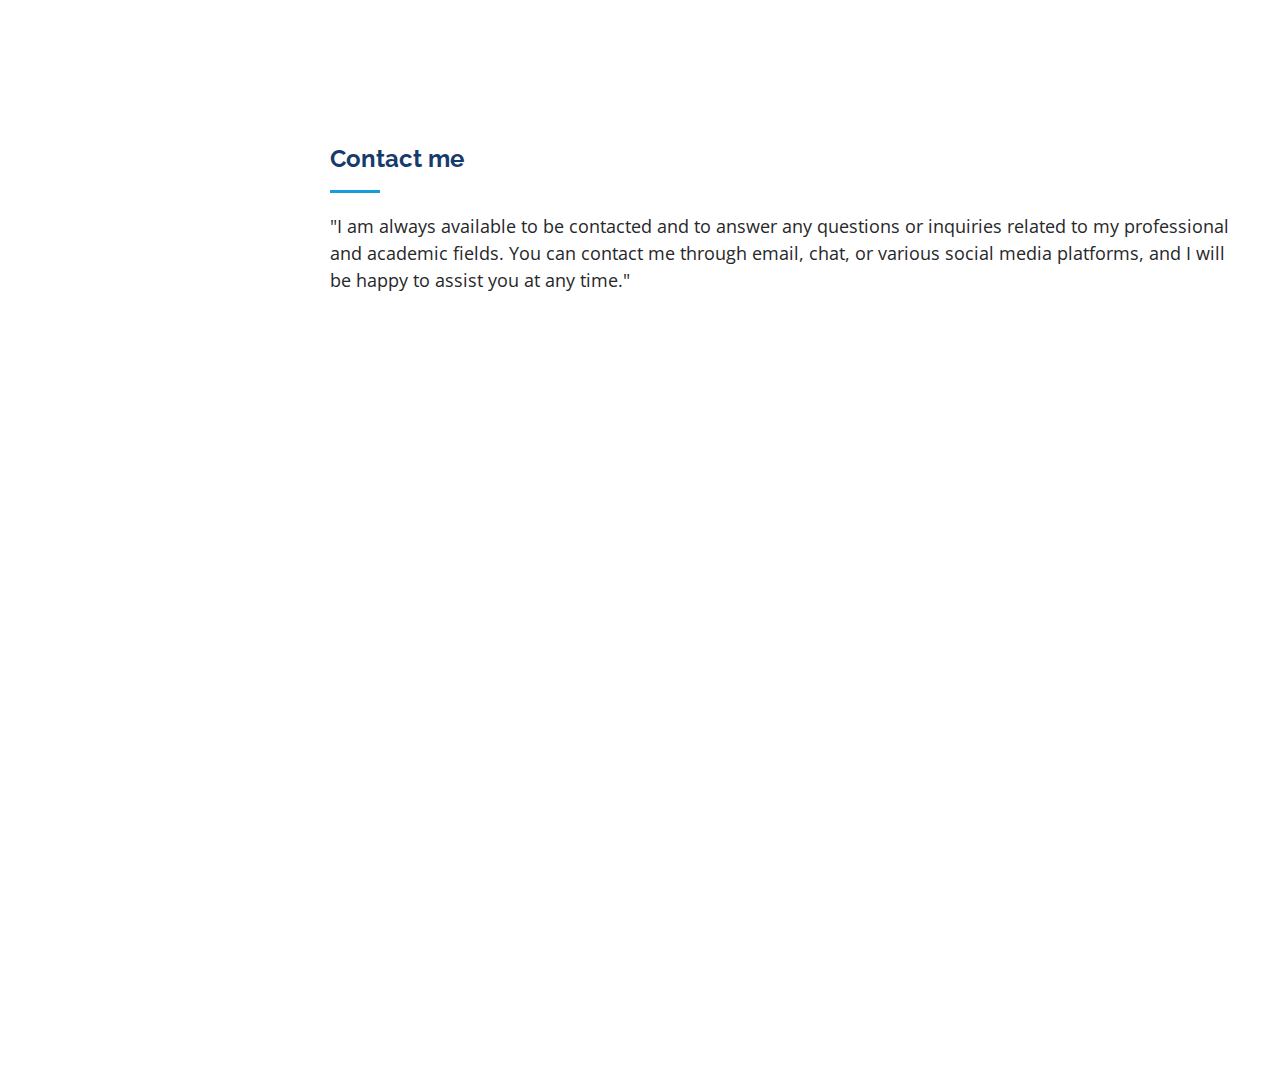
==== commit 44076307: "Update en.html" ====
--- a/en.html
+++ b/en.html
@@ -242,50 +242,7 @@
       </div>
     </section><!-- End studying Section -->
 
-    <!-- ======= experiences Section ======= -->
-    <section id="experiences" class="experiences">
-      <div class="container">
-
-        <div class="section-title">
-          <h2>The experiences I aim to acquire</h2>
-          <p>"I aim to acquire new experiences soon in my professional and educational field by attending training courses, workshops, and expanding my professional network. This will enable me to improve my skills and elevate my level in my work field"</p>
-        </div>
-
-        <div class="row">
-          <div class="col-lg-4 col-md-6 icon-box" data-aos="fade-up">
-            <div class="icon"><i class="bi bi-code-slash"></i></div>
-            <h4 class="title"><a href=""> Designing and developing advanced websites</a></h4>
-            <p class="description">"Designing and developing advanced websites and enhancing them using the latest technologies and tools in the field, including web and mobile applications, large and complex websites.</p>
-          </div>
-          <div class="col-lg-4 col-md-6 icon-box" data-aos="fade-up" data-aos-delay="100">
-            <div class="icon"><i class="bi bi-incognito"></i></div>
-            <h4 class="title"><a href="" >Learning to work with frameworks.  </a></h4>
-            <p class="description">I aspire to learn how to work with popular frameworks such as React, Angular, Vue.js, and others, and improve my skills in this area</p>
-          </div>
-          <div class="col-lg-4 col-md-6 icon-box" data-aos="fade-up" data-aos-delay="200">
-            <div class="icon"><i class="bi bi-hdd-rack-fill"></i></div>
-            <h4 class="title"><a href=""> Back-end programming using programming languages such as PHP and others.</a></h4>
-            <p class="description"> Designing and developing databases, as well as understanding security and compatibility with different browsers.</p>
-          </div>
-          <div class="col-lg-4 col-md-6 icon-box" data-aos="fade-up" data-aos-delay="300">
-            <div class="icon"><i class="bi bi-shield-lock"></i></div>
-            <h4 class="title"><a href=""> Web development and cybersecurity.</a></h4>
-            <p class="description">Familiarizing myself with best practices in web development, cybersecurity, and compatibility with different browsers and devices.</p>
-          </div>
-          <div class="col-lg-4 col-md-6 icon-box" data-aos="fade-up" data-aos-delay="400">
-            <div class="icon"><i class="bi bi-cloud-download"></i></div>
-            <h4 class="title"><a href=""> Developing cloud-based web applications. </a></h4>
-            <p class="description">Learning how to develop cloud-based web applications and familiarizing myself with various cloud computing tools and services such as AWS, Google Cloud, and Azure.</p>
-          </div>
-          <div class="col-lg-4 col-md-6 icon-box" data-aos="fade-up" data-aos-delay="500">
-            <div class="icon"><i class="bi bi-database"></i></div>
-            <h4 class="title"><a href="">Learning how to use different databases, managing them, and optimizing their performance.</a></h4>
-            <p class="description">Learning how to use different databases, managing them, and optimizing their performance, including MySQL, MongoDB, Oracle, and others, and familiarizing myself with best practices in database design and performance optimization</p>
-          </div>
-        </div>
-
-      </div>
-    </section><!-- End experiences Section -->
+    
 
     <!-- ======= Contact Section ======= -->
     <section id="contact" class="contact">
